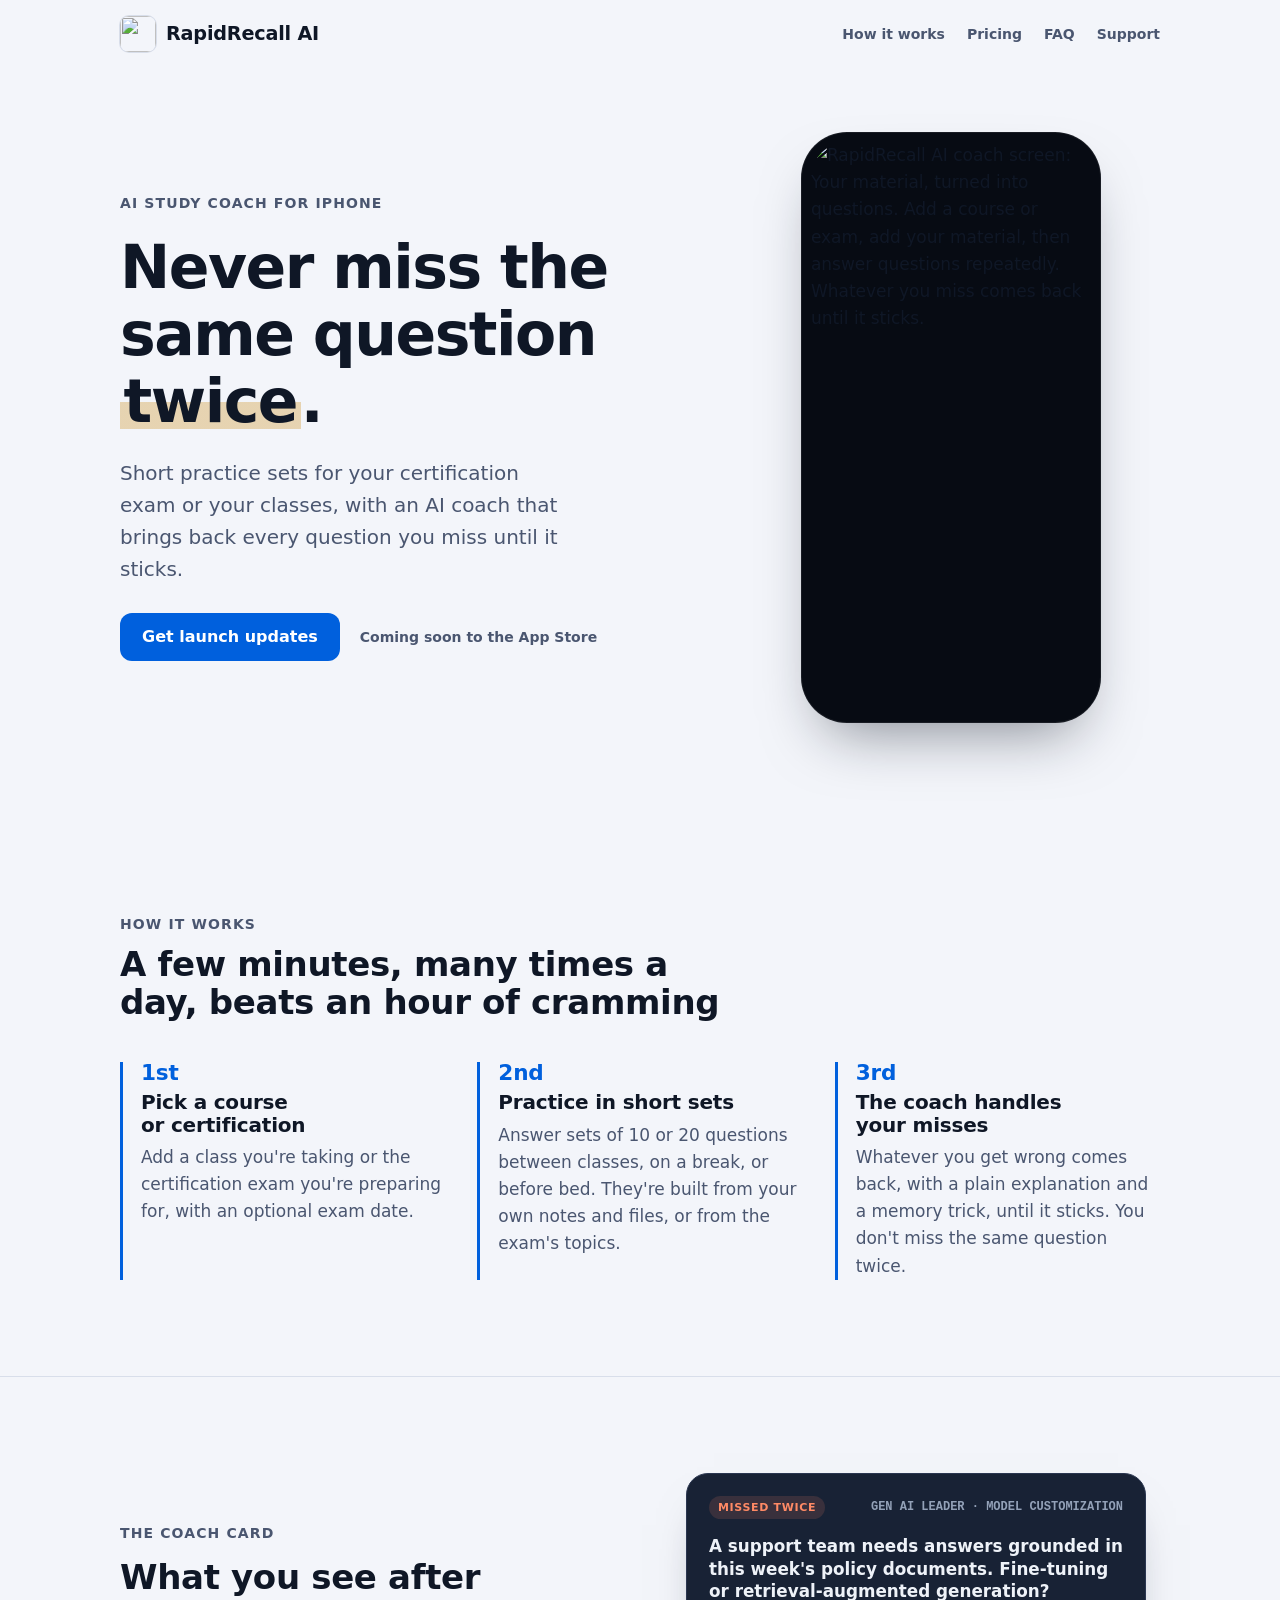
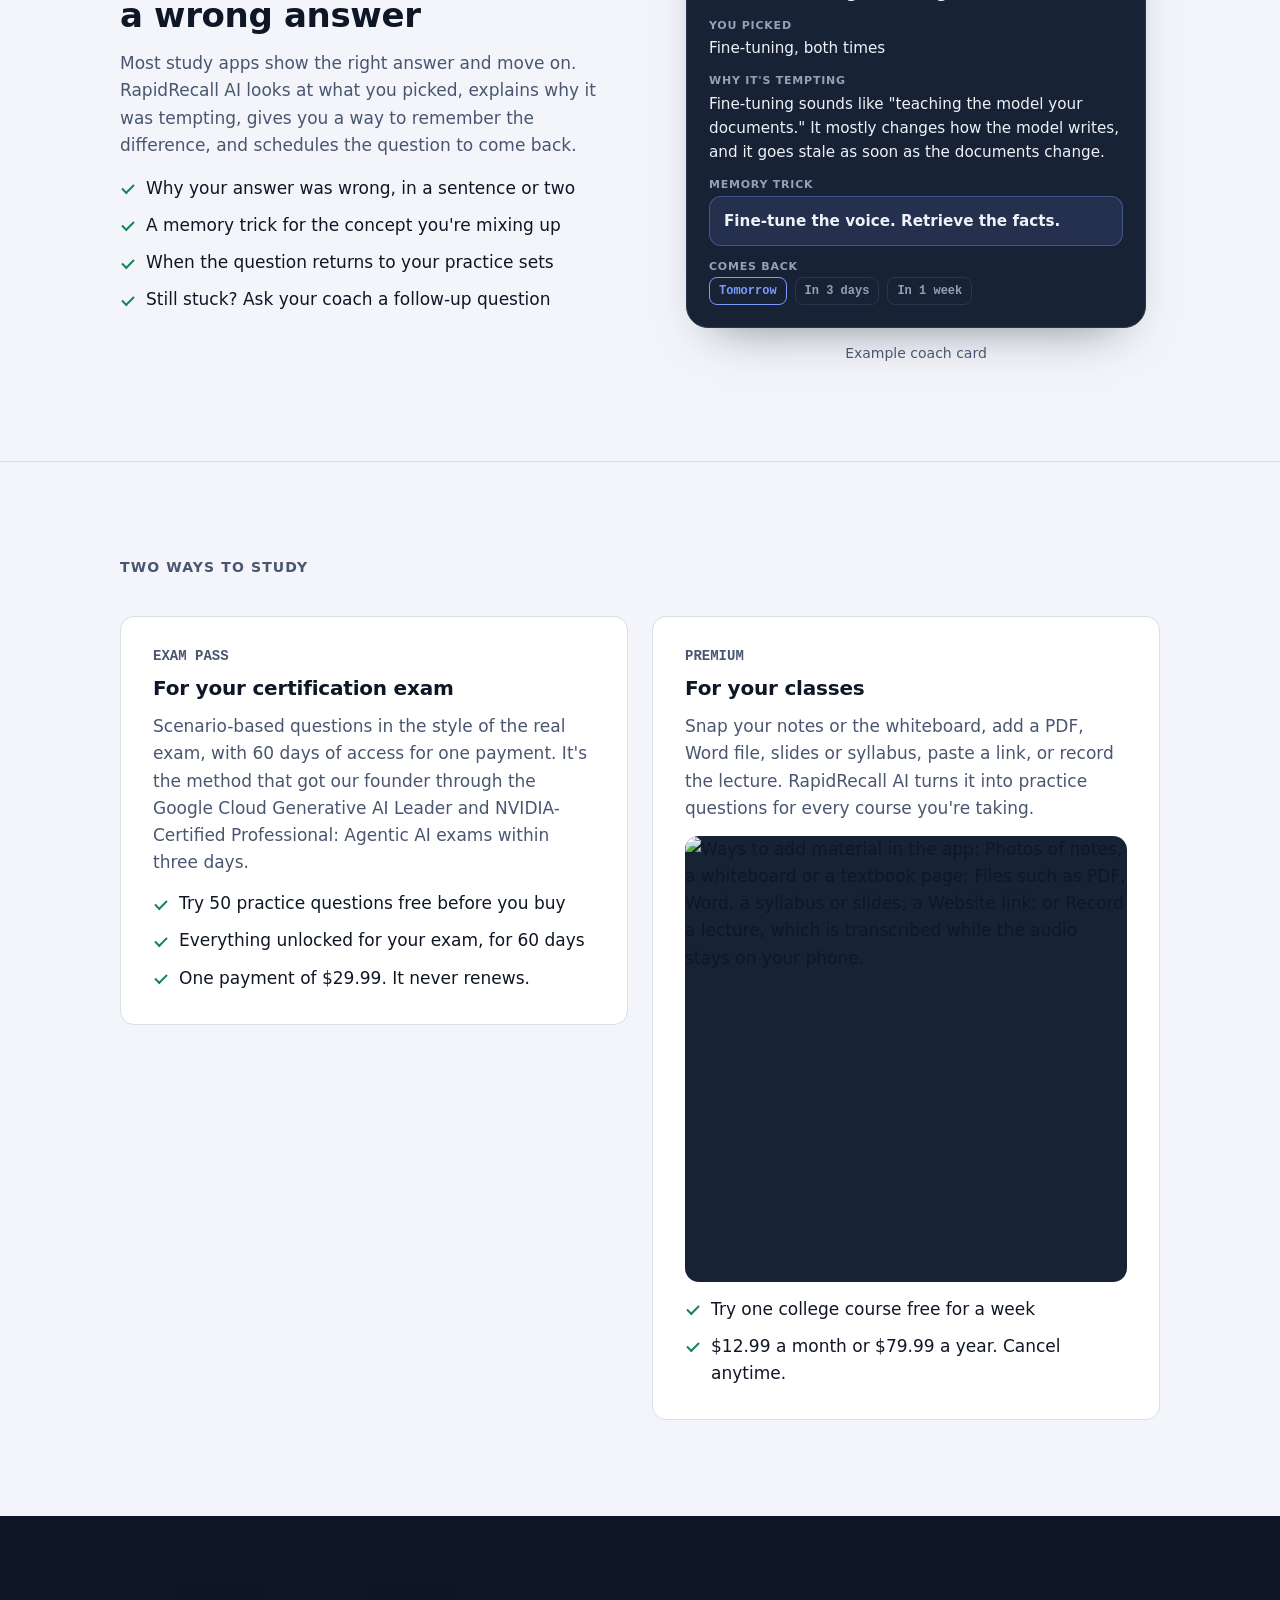
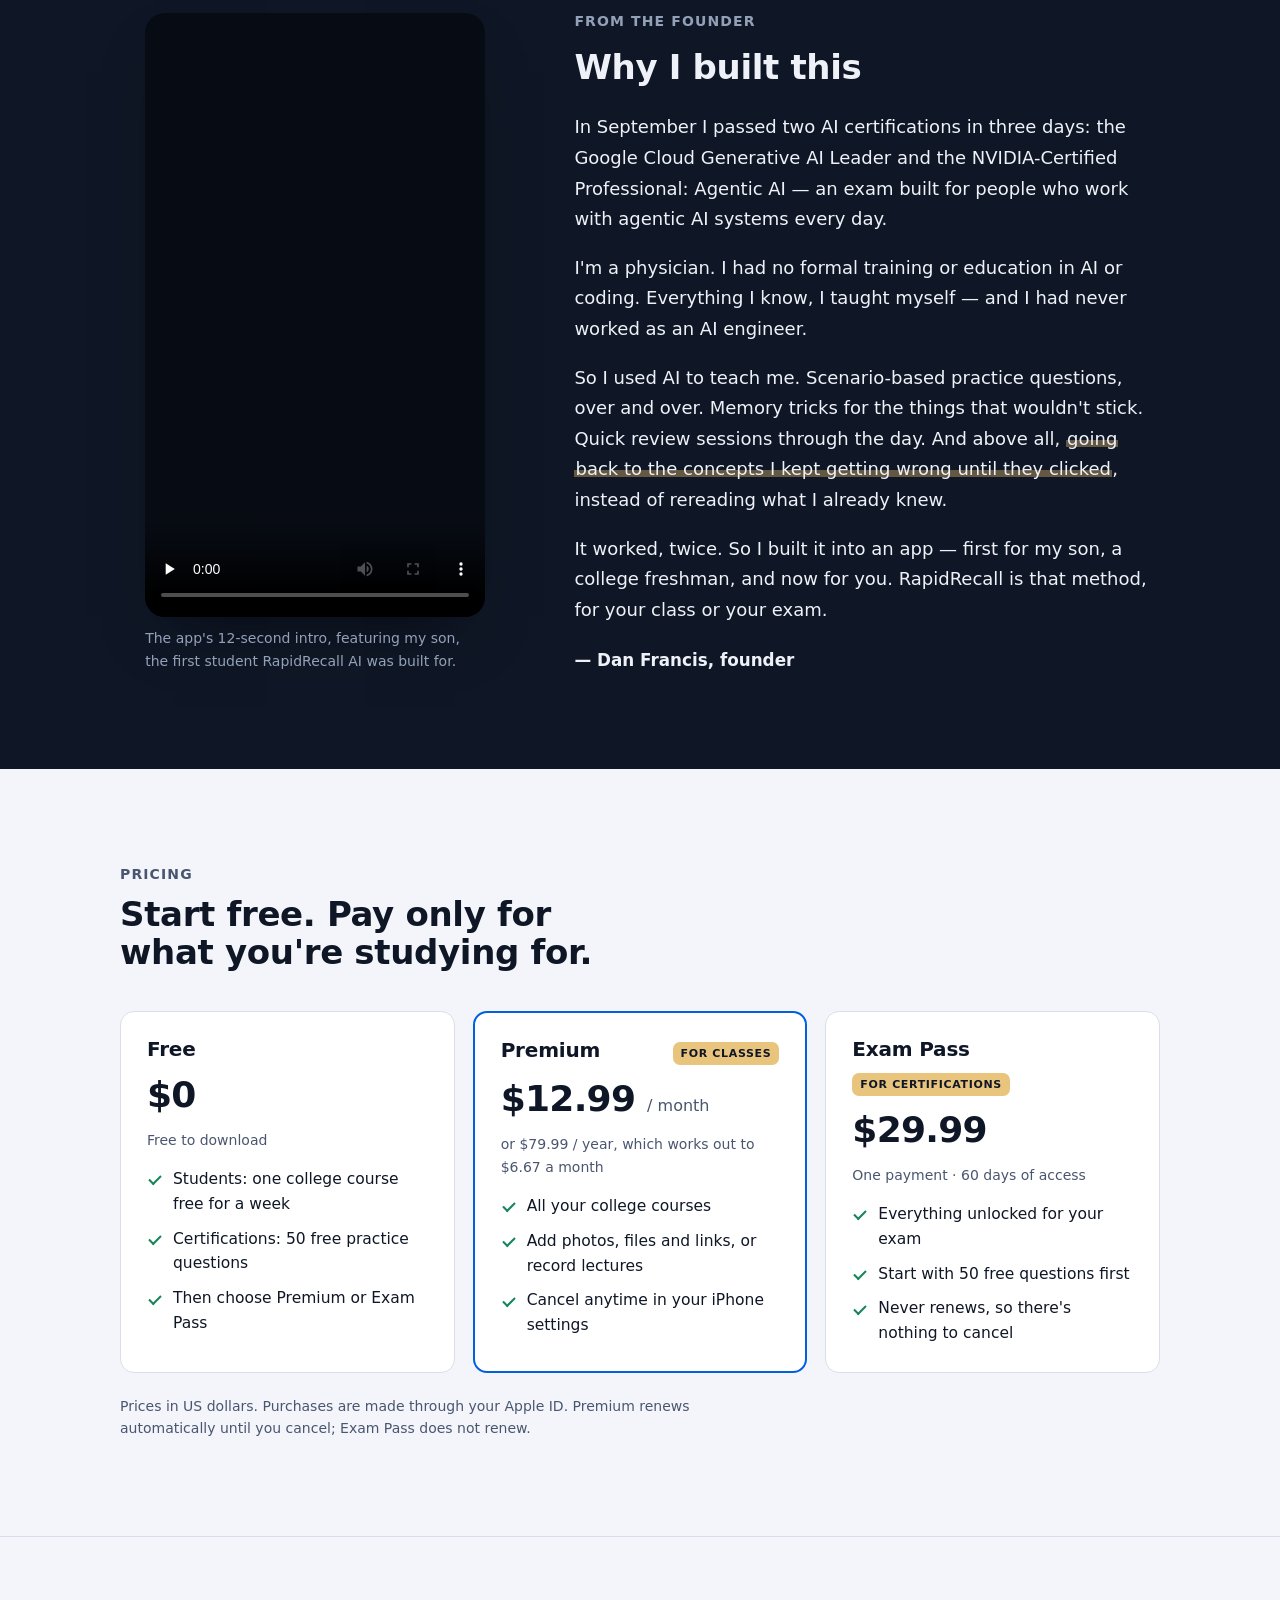
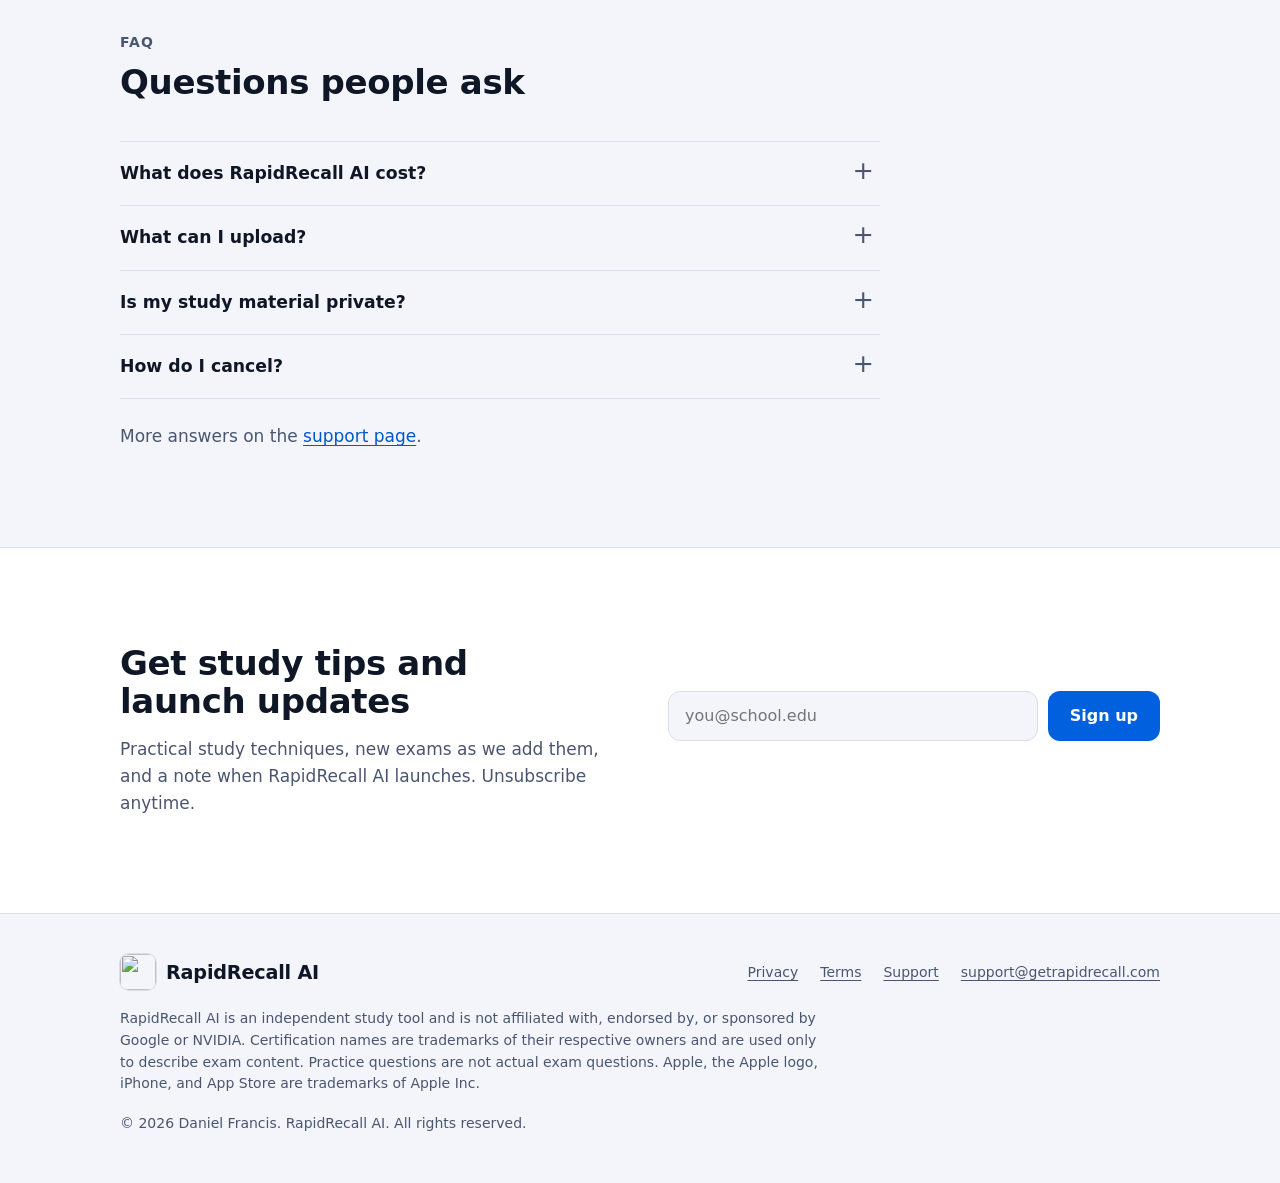
==== docs/index.html @ ba0e831b "RapidRecall AI website: home, privacy, terms, support Co-Authored-By: Claude Opus 5.5 <noreply@anthr" ====
<!doctype html>
<html lang="en">
<head>
<meta charset="utf-8">
<meta name="viewport" content="width=device-width, initial-scale=1, viewport-fit=cover">
<title>RapidRecall AI — AI study coach for certification exams and classes</title>
<meta name="description" content="Practice in short sets built from your own material. An AI coach brings back every question you miss until it sticks. For certification exams and college classes. Free to try on iPhone.">
<link rel="canonical" href="https://getrapidrecall.com/">
<meta name="theme-color" content="#f4f6f9" media="(prefers-color-scheme: light)">
<meta name="theme-color" content="#0b1320" media="(prefers-color-scheme: dark)">
<link rel="icon" type="image/png" sizes="48x48" href="/assets/favicon-48.png">
<link rel="apple-touch-icon" href="/assets/apple-touch-icon.png">
<meta property="og:image" content="https://getrapidrecall.com/assets/og.png">
<meta property="og:image:width" content="1200">
<meta property="og:image:height" content="630">
<meta property="og:type" content="website">
<meta property="og:site_name" content="RapidRecall AI">
<meta property="og:title" content="RapidRecall AI — AI study coach for certification exams and classes">
<meta property="og:description" content="Practice in short sets built from your own material. An AI coach brings back every question you miss until it sticks. For certification exams and college classes. Free to try on iPhone.">
<meta property="og:url" content="https://getrapidrecall.com/">
<meta name="twitter:card" content="summary_large_image">
<script type="application/ld+json">{"@context":"https://schema.org","@type":"MobileApplication","name":"RapidRecall AI","operatingSystem":"iOS","applicationCategory":"EducationalApplication","url":"https://getrapidrecall.com/","offers":[{"@type":"Offer","name":"Free","price":"0","priceCurrency":"USD"},{"@type":"Offer","name":"Premium (monthly)","price":"12.99","priceCurrency":"USD"},{"@type":"Offer","name":"Premium (yearly)","price":"79.99","priceCurrency":"USD"},{"@type":"Offer","name":"Exam Pass (60 days)","price":"29.99","priceCurrency":"USD"}]}</script>
<script defer data-domain="getrapidrecall.com" src="https://plausible.io/js/script.js"></script>
<style>:root{--paper:#f3f5fa;--surface:#ffffff;--ink:#0f1726;--ink-2:#4a5670;--line:#d8deea;--accent:#0060dd;--btn-bg:#0060dd;--btn-ink:#ffffff;--gold:#dab269;--hi:#e9c47c;--hi-mark:rgba(218,178,105,0.5);--link:#0058cc;--good:#17845a;--miss:#c8410b;--band:#0f1726;--band-ink:#eef2f8;--band-ink-2:#93a1b8;--tbd:#b4570a;--app-bg:#182235;--app-line:#2a3650;--app-ink:#eef2f8;--app-ink-2:#93a1b8;--app-accent:#7c9bff;--app-miss:#ff8a65;--app-miss-bg:rgba(255,138,101,0.14);--app-good:#4cc893;--display:ui-rounded,"SF Pro Rounded",system-ui,-apple-system,"Segoe UI",Roboto,"Helvetica Neue",Arial,sans-serif;--body:system-ui,-apple-system,"Segoe UI",Roboto,"Helvetica Neue",Arial,sans-serif;--mono:ui-monospace,"SF Mono",Menlo,Consolas,"Liberation Mono",monospace;--step--1:0.875rem;--step-0:1.0625rem;--step-1:1.25rem;--step-2:clamp(1.5rem,1.1rem + 1.6vw,2.125rem);--step-3:clamp(2.1rem,1.4rem + 3.4vw,3.75rem);--radius:14px;--gutter:20px;color-scheme:light}@media (prefers-color-scheme:dark){:root:not([data-theme="light"]){--paper:#0f1726;--surface:#182235;--ink:#eef2f8;--ink-2:#93a1b8;--line:#26324a;--accent:#7c9bff;--btn-bg:#7c9bff;--btn-ink:#0f1726;--link:#9db3ff;--hi:#dab269;--hi-mark:rgba(218,178,105,0.34);--good:#4cc893;--miss:#ff8a65;--band:#141e30;--band-ink:#eef2f8;--band-ink-2:#93a1b8;--tbd:#ffb05c;color-scheme:dark}}:root[data-theme="dark"]{--paper:#0f1726;--surface:#182235;--ink:#eef2f8;--ink-2:#93a1b8;--line:#26324a;--accent:#7c9bff;--btn-bg:#7c9bff;--btn-ink:#0f1726;--link:#9db3ff;--hi:#dab269;--hi-mark:rgba(218,178,105,0.34);--good:#4cc893;--miss:#ff8a65;--band:#141e30;--band-ink:#eef2f8;--band-ink-2:#93a1b8;--tbd:#ffb05c;color-scheme:dark}*,*::before,*::after{box-sizing:border-box}html{-webkit-text-size-adjust:100%;scroll-behavior:smooth}@media (prefers-reduced-motion:reduce){html{scroll-behavior:auto}*,*::before,*::after{animation:none !important;transition:none !important}}body{margin:0;background:var(--paper);color:var(--ink);font:400 var(--step-0)/1.6 var(--body);-webkit-font-smoothing:antialiased}img,svg{max-width:100%;display:block}a{color:var(--link);text-underline-offset:0.18em}a:focus-visible,button:focus-visible,input:focus-visible,summary:focus-visible{outline:3px solid var(--link);outline-offset:3px;border-radius:6px}h1,h2,h3{font-family:var(--display);line-height:1.12;text-wrap:balance;margin:0;letter-spacing:-0.01em}h1{font-size:var(--step-3);font-weight:800;letter-spacing:-0.025em}h2{font-size:var(--step-2);font-weight:750}h3{font-size:var(--step-1);font-weight:700}p{margin:0}.skip{position:absolute;left:-999px}.skip:focus{left:16px;top:16px;background:var(--surface);padding:8px 12px;z-index:20}.wrap{max-width:1080px;margin-inline:auto;padding-left:max(var(--gutter),env(safe-area-inset-left,0px));padding-right:max(var(--gutter),env(safe-area-inset-right,0px))}.band{padding-block:clamp(56px,8vw,96px)}.band + .band{border-top:1px solid var(--line)}.eyebrow{font:600 var(--step--1)/1.3 var(--body);text-transform:uppercase;letter-spacing:0.08em;color:var(--ink-2)}.lede{font-size:var(--step-1);color:var(--ink-2);max-width:36ch}.stack{display:grid;gap:16px}.measure{max-width:62ch}.muted{color:var(--ink-2)}.hl{background:linear-gradient(transparent 52%,var(--hi-mark) 52%,var(--hi-mark) 90%,transparent 90%);padding-inline:0.06em;-webkit-box-decoration-break:clone;box-decoration-break:clone;color:inherit}.tbd{outline:1.5px dashed var(--tbd);outline-offset:2px;border-radius:3px}.site-header .wrap{display:flex;align-items:center;justify-content:space-between;gap:16px;padding-block:16px}.brand{display:inline-flex;align-items:center;gap:10px;text-decoration:none;color:var(--ink);font:800 1.2rem/1 var(--display);letter-spacing:-0.01em}.brand img{width:36px;height:36px;flex:none;border-radius:9px;box-shadow:0 0 0 1px var(--line)}.nav{display:flex;gap:22px;align-items:center;font-size:var(--step--1)}.nav a{color:var(--ink-2);text-decoration:none;font-weight:550}.nav a:hover{color:var(--ink)}.nav .nav-wide{display:none}@media (min-width:760px){.nav .nav-wide{display:inline}}.hero{padding-block:clamp(24px,5vw,64px) clamp(56px,8vw,96px)}.hero .wrap{display:grid;gap:40px;align-items:center}@media (min-width:880px){.hero .wrap{grid-template-columns:1.15fr 0.85fr;gap:56px}}.hero-copy{display:grid;gap:22px;min-width:0}.cta-row{display:flex;flex-wrap:wrap;align-items:center;gap:14px 20px;padding-top:6px}.badge-link{display:inline-block;border-radius:9px}.badge-link img{height:48px;width:auto}.cta-note{font-size:var(--step--1);color:var(--ink-2)}.soon{font:600 var(--step--1)/1.3 var(--body);color:var(--ink-2)}.btn{display:inline-flex;align-items:center;justify-content:center;gap:8px;min-height:48px;padding:0 22px;border-radius:12px;border:0;background:var(--btn-bg);color:var(--btn-ink);font:650 1rem/1 var(--body);text-decoration:none;cursor:pointer}.btn:hover{opacity:0.9}.phone{width:min(300px,76vw);margin-inline:auto;max-width:100%;border-radius:46px;padding:10px;background:#070b13;box-shadow:0 30px 60px -24px rgba(15,23,38,0.5),0 0 0 1px rgba(255,255,255,0.07) inset}.phone img{width:100%;height:auto;border-radius:36px}.steps{list-style:none;margin:0;padding:0;display:grid;gap:28px}@media (min-width:820px){.steps{grid-template-columns:repeat(3,1fr);gap:32px}}.steps li{display:grid;gap:8px;align-content:start;min-width:0;padding-left:18px;border-left:3px solid var(--accent)}.step-n{font:800 1.35rem/1 var(--display);color:var(--accent);letter-spacing:-0.01em}.steps p{color:var(--ink-2)}.section-head{display:grid;gap:12px;margin-bottom:40px;max-width:40rem}.split{display:grid;gap:40px;align-items:center}@media (min-width:880px){.split{grid-template-columns:1fr 1fr;gap:64px}}.split>*{min-width:0}.cc-figure{margin:0}.coach-card{background:var(--app-bg);color:var(--app-ink);border:1px solid var(--app-line);border-radius:22px;padding:22px;box-shadow:0 24px 48px -28px rgba(15,23,38,0.55);display:grid;gap:16px;max-width:460px;width:100%;margin-inline:auto}.cc-top{display:flex;justify-content:space-between;align-items:center;gap:12px;flex-wrap:wrap}.pill{font:700 11px/1 var(--body);letter-spacing:0.06em;text-transform:uppercase;padding:6px 9px;border-radius:99px}.pill-miss{background:var(--app-miss-bg);color:var(--app-miss)}.cc-topic{font:600 12px/1.2 var(--mono);color:var(--app-ink-2)}.cc-q{font:700 1.05rem/1.35 var(--display)}.cc-list{display:grid;gap:14px;margin:0}.cc-row{display:grid;gap:4px;font-size:0.95rem}.cc-row dt{font:700 11px/1.2 var(--body);letter-spacing:0.07em;text-transform:uppercase;color:var(--app-ink-2)}.cc-row dd{margin:0}.cc-trick{background:rgba(124,155,255,0.12);border:1px solid rgba(124,155,255,0.35);border-radius:12px;padding:12px 14px;font-family:var(--display);font-weight:700}.cc-next{display:flex;gap:8px;flex-wrap:wrap}.cc-next span{font:600 12px/1 var(--mono);border:1px solid var(--app-line);border-radius:8px;padding:7px 9px;color:var(--app-ink-2)}.cc-next span.on{border-color:var(--app-accent);color:var(--app-accent)}.fig-note{font-size:var(--step--1);color:var(--ink-2);text-align:center;margin-top:14px}.ticks{list-style:none;padding:0;margin:0;display:grid;gap:10px}.ticks li{padding-left:26px;position:relative}.ticks li::before{content:"";position:absolute;left:2px;top:0.55em;width:12px;height:7px;border-left:2.5px solid var(--good);border-bottom:2.5px solid var(--good);transform:rotate(-45deg)}.duo{display:grid;gap:20px;align-items:start}@media (min-width:820px){.duo{grid-template-columns:1fr 1fr;gap:24px}}.duo article{background:var(--surface);border:1px solid var(--line);border-radius:var(--radius);padding:clamp(22px,3vw,32px);display:grid;gap:14px;align-content:start;min-width:0}.sources-shot{width:100%;height:auto;border-radius:14px;background:var(--app-bg)}.duo .plan-tag{font:700 var(--step--1)/1 var(--mono);color:var(--ink-2)}.founder{background:var(--band);color:var(--band-ink)}.band + .founder,.founder + .band{border-top:0}.founder .eyebrow{color:var(--band-ink-2)}.founder-grid{display:grid;gap:36px;align-items:center}@media (min-width:880px){.founder-grid{grid-template-columns:0.8fr 1.2fr;gap:64px}}.founder-grid>*{min-width:0}.founder-photo{margin:0 auto;display:grid;gap:10px;width:100%;max-width:340px}.founder-photo video{display:block;width:100%;height:auto;aspect-ratio:9 / 16;max-width:100%;background:#070b13;border-radius:20px;box-shadow:0 30px 60px -30px rgba(0,0,0,0.6)}.founder-photo figcaption{font-size:var(--step--1);color:var(--band-ink-2)}.founder-body{display:grid;gap:18px;max-width:62ch;font-size:1.125rem;line-height:1.7}.founder-body p{color:var(--band-ink)}.founder h2{margin-bottom:8px}.signoff{font:700 1.05rem/1.4 var(--display);color:var(--band-ink);padding-top:6px}.founder .hl{background:linear-gradient(transparent 55%,rgba(218,178,105,0.42) 55%,rgba(218,178,105,0.42) 92%,transparent 92%)}.prices{display:grid;gap:18px}@media (min-width:900px){.prices{grid-template-columns:repeat(3,1fr);align-items:stretch}}.price{background:var(--surface);border:1px solid var(--line);border-radius:var(--radius);padding:26px;display:grid;gap:16px;align-content:start;min-width:0}.price.featured{border:2px solid var(--accent)}.price h3{display:flex;justify-content:space-between;align-items:baseline;gap:12px;flex-wrap:wrap}.price .tag{font:700 11px/1 var(--body);letter-spacing:0.06em;text-transform:uppercase;background:var(--hi);color:#0f1726;padding:6px 8px;border-radius:7px}.amount{font:800 2.25rem/1 var(--display);letter-spacing:-0.02em;font-variant-numeric:tabular-nums}.amount small{font:500 1rem/1 var(--body);color:var(--ink-2);letter-spacing:0}.alt-price{font-size:var(--step--1);color:var(--ink-2);font-variant-numeric:tabular-nums}.price .ticks{font-size:0.97rem}.price-foot{font-size:var(--step--1);color:var(--ink-2);margin-top:22px;max-width:70ch}.faq{display:grid;gap:0;border-top:1px solid var(--line);max-width:760px}.faq details{border-bottom:1px solid var(--line)}.faq summary{list-style:none;cursor:pointer;padding:20px 40px 20px 0;position:relative;font:700 1.08rem/1.35 var(--display)}.faq summary::-webkit-details-marker{display:none}.faq summary::after{content:"+";position:absolute;right:6px;top:16px;font:500 1.6rem/1 var(--body);color:var(--ink-2)}.faq details[open] summary::after{content:"\2212"}.faq .answer{padding:0 0 22px;display:grid;gap:12px;color:var(--ink-2);max-width:64ch}.faq .answer ol,.faq .answer ul{margin:0;padding-left:1.25em;display:grid;gap:4px}.signup{background:var(--surface)}.signup .wrap{display:grid;gap:22px}@media (min-width:880px){.signup .wrap{grid-template-columns:1fr 1fr;align-items:center;gap:56px}}.signup-form{display:grid;gap:10px;min-width:0}.field-row{display:flex;gap:10px;flex-wrap:wrap}.field-row input{flex:1 1 220px;min-width:0;min-height:50px;border-radius:12px;border:1.5px solid var(--line);background:var(--paper);color:var(--ink);padding:0 16px;font:400 1rem/1 var(--body)}.field-row input:focus{border-color:var(--accent);outline:none}.field-row .btn{flex:0 0 auto}.form-msg{font-size:var(--step--1);color:var(--ink-2);min-height:1.4em}.form-msg.ok{color:var(--good);font-weight:600}.sr-only{position:absolute;width:1px;height:1px;overflow:hidden;clip:rect(0 0 0 0);white-space:nowrap}.site-footer{border-top:1px solid var(--line);padding-block:40px 48px;font-size:var(--step--1);color:var(--ink-2)}.site-footer .wrap{display:grid;gap:18px}.foot-top{display:flex;flex-wrap:wrap;justify-content:space-between;gap:16px;align-items:center}.foot-links{display:flex;flex-wrap:wrap;gap:8px 22px}.foot-links a{color:var(--ink-2)}.fine{max-width:80ch;line-height:1.55}.doc{padding-block:clamp(32px,6vw,72px) clamp(56px,8vw,96px)}.doc .wrap{max-width:780px}.doc-head{display:grid;gap:12px;margin-bottom:36px;padding-bottom:28px;border-bottom:1px solid var(--line)}.doc-body{display:grid;gap:16px}.doc-body h2{font-size:1.35rem;margin-top:22px}.doc-body h3{font-size:1.08rem;margin-top:6px}.doc-body ul,.doc-body ol{margin:0;padding-left:1.3em;display:grid;gap:6px}.doc-body p,.doc-body li{color:var(--ink)}.callout{background:var(--surface);border:1px solid var(--line);border-radius:var(--radius);padding:20px 22px;display:grid;gap:8px}.email-line{display:flex;flex-wrap:wrap;align-items:center;gap:10px}.email-line code{font:600 1.05rem/1.3 var(--mono);user-select:all;color:var(--ink);background:var(--paper);padding:8px 12px;border-radius:9px;border:1px solid var(--line);word-break:break-all}.copy-btn{min-height:40px;padding:0 14px;border-radius:9px;border:1px solid var(--line);background:var(--surface);color:var(--ink);font:600 0.9rem/1 var(--body);cursor:pointer}.steps-inline{counter-reset:none}.doc-title{font-size:var(--step-2)}.faq-more{margin-top:24px}.toc{display:flex;flex-wrap:wrap;gap:8px 18px;font-size:var(--step--1)}</style>
</head>
<body>
<a class="skip" href="#main">Skip to content</a>
<header class="site-header">
  <div class="wrap">
    <a class="brand" href="/" aria-label="RapidRecall AI home"><img src="/assets/logo-96.png" width="36" height="36" alt=""><span>RapidRecall AI</span></a>
    <nav class="nav" aria-label="Main">
      <a class="nav-wide" href="/#how">How it works</a>
      <a href="/#pricing">Pricing</a>
      <a class="nav-wide" href="/#faq">FAQ</a>
      <a href="/support">Support</a>
    </nav>
  </div>
</header>
<main id="main">
<section class="hero" aria-labelledby="hero-title">
  <div class="wrap">
    <div class="hero-copy">
      <p class="eyebrow">AI study coach for iPhone</p>
      <h1 id="hero-title">Never miss the same question <span class="hl">twice</span>.</h1>
      <p class="lede">Short practice sets for your certification exam or your classes, with an AI coach that brings back every question you miss until it sticks.</p>
      <div class="cta-row">
        <a class="btn" href="#updates">Get launch updates</a>
        <span class="soon">Coming soon to the App Store</span>
      </div>
    </div>
    <div class="phone">
      <img src="/assets/screen-coach.webp" width="600" height="1224" fetchpriority="high"
           alt="RapidRecall AI coach screen: Your material, turned into questions. Add a course or exam, add your material, then answer questions repeatedly. Whatever you miss comes back until it sticks.">
    </div>
  </div>
</section>

<section class="band" id="how" aria-labelledby="how-title">
  <div class="wrap">
    <div class="section-head">
      <p class="eyebrow">How it works</p>
      <h2 id="how-title">A few minutes, many times a day, beats an hour of cramming</h2>
    </div>
    <ol class="steps">
      <li>
        <span class="step-n">1st</span>
        <h3>Pick a course or certification</h3>
        <p>Add a class you're taking or the certification exam you're preparing for, with an optional exam date.</p>
      </li>
      <li>
        <span class="step-n">2nd</span>
        <h3>Practice in short sets</h3>
        <p>Answer sets of 10 or 20 questions between classes, on a break, or before bed. They're built from your own notes and files, or from the exam's topics.</p>
      </li>
      <li>
        <span class="step-n">3rd</span>
        <h3>The coach handles your misses</h3>
        <p>Whatever you get wrong comes back, with a plain explanation and a memory trick, until it sticks. You don't miss the same question twice.</p>
      </li>
    </ol>
  </div>
</section>

<section class="band" id="coach" aria-labelledby="coach-title">
  <div class="wrap split">
    <div class="stack">
      <p class="eyebrow">The coach card</p>
      <h2 id="coach-title">What you see after a wrong answer</h2>
      <p class="muted measure">Most study apps show the right answer and move on. RapidRecall AI looks at what you picked, explains why it was tempting, gives you a way to remember the difference, and schedules the question to come back.</p>
      <ul class="ticks">
        <li>Why your answer was wrong, in a sentence or two</li>
        <li>A memory trick for the concept you're mixing up</li>
        <li>When the question returns to your practice sets</li>
        <li>Still stuck? Ask your coach a follow-up question</li>
      </ul>
    </div>
    <figure class="cc-figure">
      <!-- Example coach card. Replace with an app screenshot of a coach card when available. -->
      <article class="coach-card" aria-label="Example coach card">
        <div class="cc-top">
          <span class="pill pill-miss">Missed twice</span>
          <span class="cc-topic">GEN AI LEADER · MODEL CUSTOMIZATION</span>
        </div>
        <p class="cc-q">A support team needs answers grounded in this week's policy documents. Fine-tuning or retrieval-augmented generation?</p>
        <dl class="cc-list">
          <div class="cc-row"><dt>You picked</dt><dd>Fine-tuning, both times</dd></div>
          <div class="cc-row"><dt>Why it's tempting</dt><dd>Fine-tuning sounds like "teaching the model your documents." It mostly changes how the model writes, and it goes stale as soon as the documents change.</dd></div>
          <div class="cc-row"><dt>Memory trick</dt><dd class="cc-trick">Fine-tune the voice. Retrieve the facts.</dd></div>
          <div class="cc-row"><dt>Comes back</dt>
            <dd class="cc-next"><span class="on">Tomorrow</span><span>In 3 days</span><span>In 1 week</span></dd>
          </div>
        </dl>
      </article>
      <figcaption class="fig-note">Example coach card</figcaption>
    </figure>
  </div>
</section>

<section class="band" id="plans" aria-labelledby="plans-title">
  <div class="wrap">
    <div class="section-head">
      <p class="eyebrow">Two ways to study</p>
      <h2 id="plans-title" class="sr-only">Exam Pass and Premium</h2>
    </div>
    <div class="duo">
      <article aria-labelledby="exam-title">
        <p class="plan-tag">EXAM PASS</p>
        <h3 id="exam-title">For your certification exam</h3>
        <p class="muted">Scenario-based questions in the style of the real exam, with 60 days of access for one payment. It's the method that got our founder through the Google Cloud Generative AI Leader and NVIDIA-Certified Professional: Agentic AI exams within three days.</p>
        <ul class="ticks">
          <li>Try 50 practice questions free before you buy</li>
          <li>Everything unlocked for your exam, for 60 days</li>
          <li>One payment of $29.99. It never renews.</li>
        </ul>
      </article>
      <article aria-labelledby="class-title">
        <p class="plan-tag">PREMIUM</p>
        <h3 id="class-title">For your classes</h3>
        <p class="muted">Snap your notes or the whiteboard, add a PDF, Word file, slides or syllabus, paste a link, or record the lecture. RapidRecall AI turns it into practice questions for every course you're taking.</p>
        <img class="sources-shot" src="/assets/sources.webp" width="720" height="726"
             alt="Ways to add material in the app: Photos of notes, a whiteboard or a textbook page; Files such as PDF, Word, a syllabus or slides; a Website link; or Record a lecture, which is transcribed while the audio stays on your phone.">
        <ul class="ticks">
          <li>Try one college course free for a week</li>
          <li>$12.99 a month or $79.99 a year. Cancel anytime.</li>
        </ul>
      </article>
    </div>
  </div>
</section>

<section class="band founder" id="founder" aria-labelledby="founder-title">
  <div class="wrap">
    <div class="founder-grid">
    <figure class="founder-photo">
      <video controls playsinline preload="none" width="720" height="1280" poster="/assets/intro-poster.webp"
             aria-label="12-second RapidRecall AI intro video featuring Dan's son, a college freshman, studying with the app">
        <source src="/assets/intro.mp4" type="video/mp4">
      </video>
      <figcaption>The app's 12-second intro, featuring my son, the first student RapidRecall AI was built for.</figcaption>
    </figure>
    <div class="founder-body">
      <p class="eyebrow">From the founder</p>
      <h2 id="founder-title">Why I built this</h2>
      <p>In September I passed two AI certifications in three days: the Google Cloud Generative AI Leader and the NVIDIA-Certified Professional: Agentic AI — an exam built for people who work with agentic AI systems every day.</p>
      <p>I'm a physician. I had no formal training or education in AI or coding. Everything I know, I taught myself — and I had never worked as an AI engineer.</p>
      <p>So I used AI to teach me. Scenario-based practice questions, over and over. Memory tricks for the things that wouldn't stick. Quick review sessions through the day. And above all, <span class="hl">going back to the concepts I kept getting wrong until they clicked</span>, instead of rereading what I already knew.</p>
      <p>It worked, twice. So I built it into an app — first for my son, a college freshman, and now for you. RapidRecall is that method, for your class or your exam.</p>
      <p class="signoff">— Dan Francis, founder</p>
    </div>
    </div>
  </div>
</section>

<section class="band" id="pricing" aria-labelledby="pricing-title">
  <div class="wrap">
    <div class="section-head">
      <p class="eyebrow">Pricing</p>
      <h2 id="pricing-title">Start free. Pay only for what you're studying for.</h2>
    </div>
    <div class="prices">
      <article class="price" aria-labelledby="p-free">
        <h3 id="p-free">Free</h3>
        <p class="amount">$0</p>
        <p class="alt-price">Free to download</p>
        <ul class="ticks">
          <li>Students: one college course free for a week</li>
          <li>Certifications: 50 free practice questions</li>
          <li>Then choose Premium or Exam Pass</li>
        </ul>
      </article>
      <article class="price featured" aria-labelledby="p-prem">
        <h3 id="p-prem">Premium <span class="tag">For classes</span></h3>
        <p class="amount">$12.99 <small>/ month</small></p>
        <p class="alt-price">or $79.99 / year, which works out to $6.67 a month</p>
        <ul class="ticks">
          <li>All your college courses</li>
          <li>Add photos, files and links, or record lectures</li>
          <li>Cancel anytime in your iPhone settings</li>
        </ul>
      </article>
      <article class="price" aria-labelledby="p-exam">
        <h3 id="p-exam">Exam Pass <span class="tag">For certifications</span></h3>
        <p class="amount">$29.99</p>
        <p class="alt-price">One payment · 60 days of access</p>
        <ul class="ticks">
          <li>Everything unlocked for your exam</li>
          <li>Start with 50 free questions first</li>
          <li>Never renews, so there's nothing to cancel</li>
        </ul>
      </article>
    </div>
    <p class="price-foot">Prices in US dollars. Purchases are made through your Apple ID. Premium renews automatically until you cancel; Exam Pass does not renew.</p>
  </div>
</section>

<section class="band" id="faq" aria-labelledby="faq-title">
  <div class="wrap">
    <div class="section-head">
      <p class="eyebrow">FAQ</p>
      <h2 id="faq-title">Questions people ask</h2>
    </div>
    <div class="faq">
      <details>
        <summary>What does RapidRecall AI cost?</summary>
        <div class="answer">
          <p>It's free to download. Students can try one college course free for a week, and certification learners get 50 free practice questions. Premium, for your classes, is $12.99 a month or $79.99 a year. Exam Pass, for a certification exam, is a single $29.99 payment for 60 days of access and never renews.</p>
        </div>
      </details>
      <details>
        <summary>What can I upload?</summary>
        <div class="answer">
          <p>Photos of your notes, a whiteboard or a textbook page. Files such as PDFs, Word documents, slides or a syllabus, from your iPhone, iCloud Drive or OneDrive. A link to one public web page. Or record a lecture right in the app and tap Transcribe.</p>
          <p>You can edit the extracted text before it's saved, and duplicates are skipped. Only add material you have the right to use, and check your school's rules before recording a lecture.</p>
        </div>
      </details>
      <details>
        <summary>Is my study material private?</summary>
        <div class="answer">
          <p>The app asks for your permission before anything is sent. Your study material goes to Anthropic (Claude) to write your questions and coaching. Lecture audio stays on your iPhone; when you tap Transcribe, it's sent to OpenAI's speech-to-text service and the text comes back. Neither company uses this content to train its models.</p>
          <p>Photos and recordings aren't stored on our servers. There are no ads, no advertising trackers, and no analytics in the app. The <a href="/privacy">privacy policy</a> has the full details.</p>
        </div>
      </details>
      <details>
        <summary>How do I cancel?</summary>
        <div class="answer">
          <p>Premium is billed by Apple, so you cancel it on your iPhone:</p>
          <ol>
            <li>Open <strong>Settings</strong> and tap your name.</li>
            <li>Tap <strong>Subscriptions</strong>, then <strong>RapidRecall AI</strong>.</li>
            <li>Tap <strong>Cancel Subscription</strong>.</li>
          </ol>
          <p>You keep Premium until the end of the period you've paid for. Exam Pass is a one-time purchase, so there's nothing to cancel.</p>
        </div>
      </details>
    </div>
    <p class="muted faq-more">More answers on the <a href="/support">support page</a>.</p>
  </div>
</section>

<section class="band signup" id="updates" aria-labelledby="signup-title">
  <div class="wrap">
    <div class="stack">
      <h2 id="signup-title">Get study tips and launch updates</h2>
      <p class="muted">Practical study techniques, new exams as we add them, and a note when RapidRecall AI launches. Unsubscribe anytime.</p>
    </div>
    <form class="signup-form" id="signup" action="https://buttondown.com/api/emails/embed-subscribe/rapidrecall" method="post">
      <label class="sr-only" for="signup-email">Email address</label>
      <div class="field-row">
        <input type="email" id="signup-email" name="email" required autocomplete="email" inputmode="email" placeholder="you@school.edu">
        <button class="btn" type="submit">Sign up</button>
      </div>
      <input type="hidden" name="tag" value="website">
      <p class="form-msg" id="signup-msg" role="status" aria-live="polite"></p>
    </form>
  </div>
</section>

</main>
<footer class="site-footer">
  <div class="wrap">
    <div class="foot-top">
      <a class="brand" href="/" aria-label="RapidRecall AI home"><img src="/assets/logo-96.png" width="36" height="36" alt=""><span>RapidRecall AI</span></a>
      <nav class="foot-links" aria-label="Footer">
        <a href="/privacy">Privacy</a><a href="/terms">Terms</a><a href="/support">Support</a><a href="mailto:support@getrapidrecall.com">support@getrapidrecall.com</a>
      </nav>
    </div>
    <p class="fine">RapidRecall AI is an independent study tool and is not affiliated with, endorsed by, or sponsored by Google or NVIDIA. Certification names are trademarks of their respective owners and are used only to describe exam content. Practice questions are not actual exam questions. Apple, the Apple logo, iPhone, and App Store are trademarks of Apple Inc.</p>
    <p class="fine">© 2026 Daniel Francis. RapidRecall AI. All rights reserved.</p>
  </div>
</footer>
<script>
(function () {
  var f = document.getElementById("signup");
  if (f) f.addEventListener("submit", function (e) {
    e.preventDefault();
    var m = document.getElementById("signup-msg");
    if (!f.checkValidity()) { m.textContent = "Enter a valid email address."; return; }
    if (!/(^|\.)getrapidrecall\.com$/.test(location.hostname)) {
      m.className = "form-msg"; m.textContent = "Preview only. Signups go live on getrapidrecall.com."; return;
    }
    m.className = "form-msg"; m.textContent = "Signing you up…";
    fetch(f.action, { method: "POST", body: new FormData(f), mode: "no-cors" })
      .then(function () { m.className = "form-msg ok"; m.textContent = "Thanks! Check your inbox to confirm."; f.reset(); })
      .catch(function () { f.submit(); });
  });
  document.querySelectorAll("[data-copy]").forEach(function (b) {
    b.addEventListener("click", function () {
      var t = b.getAttribute("data-copy");
      var done = function () { b.textContent = "Copied"; setTimeout(function () { b.textContent = "Copy"; }, 1800); };
      try {
        navigator.clipboard.writeText(t).then(done, function () { sel(); });
      } catch (err) { sel(); }
      function sel() { var c = document.getElementById("support-email"); var r = document.createRange(); r.selectNodeContents(c); var s = getSelection(); s.removeAllRanges(); s.addRange(r); }
    });
  });
})();
</script>
</body>
</html>
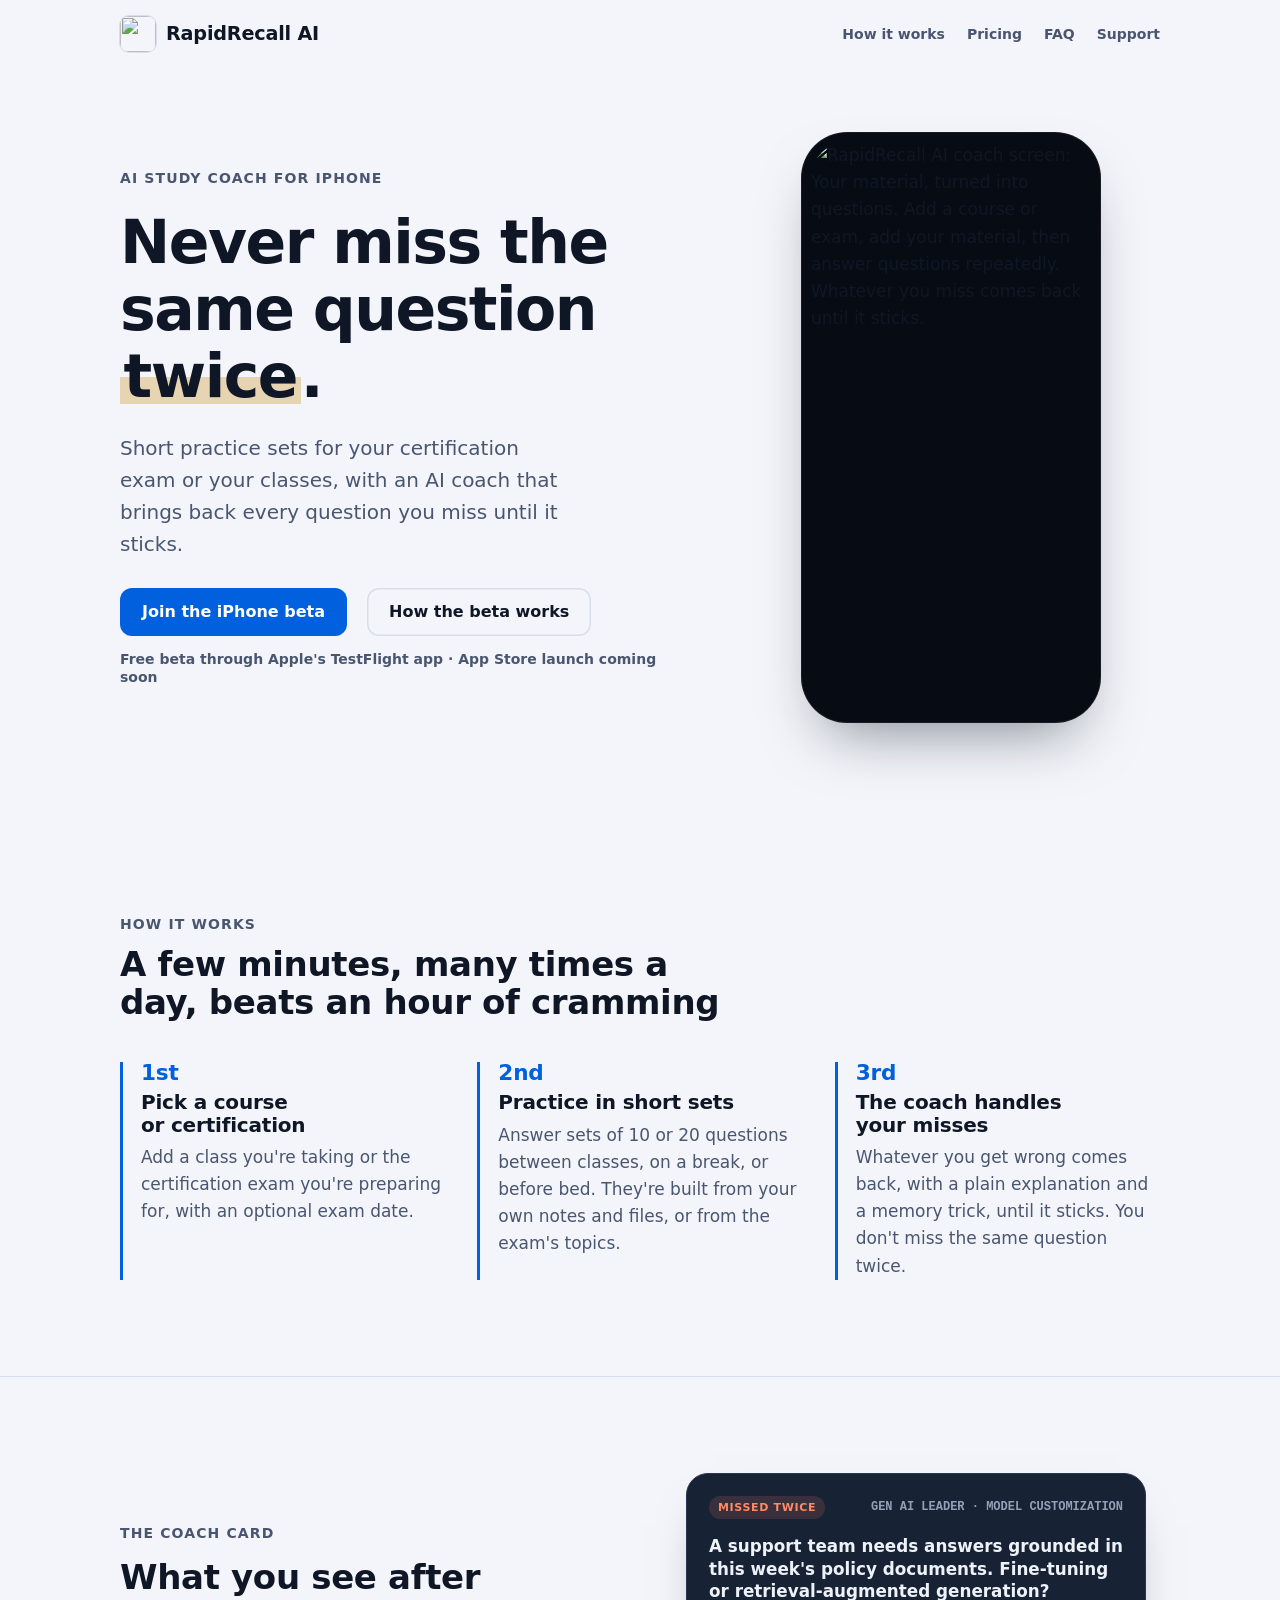
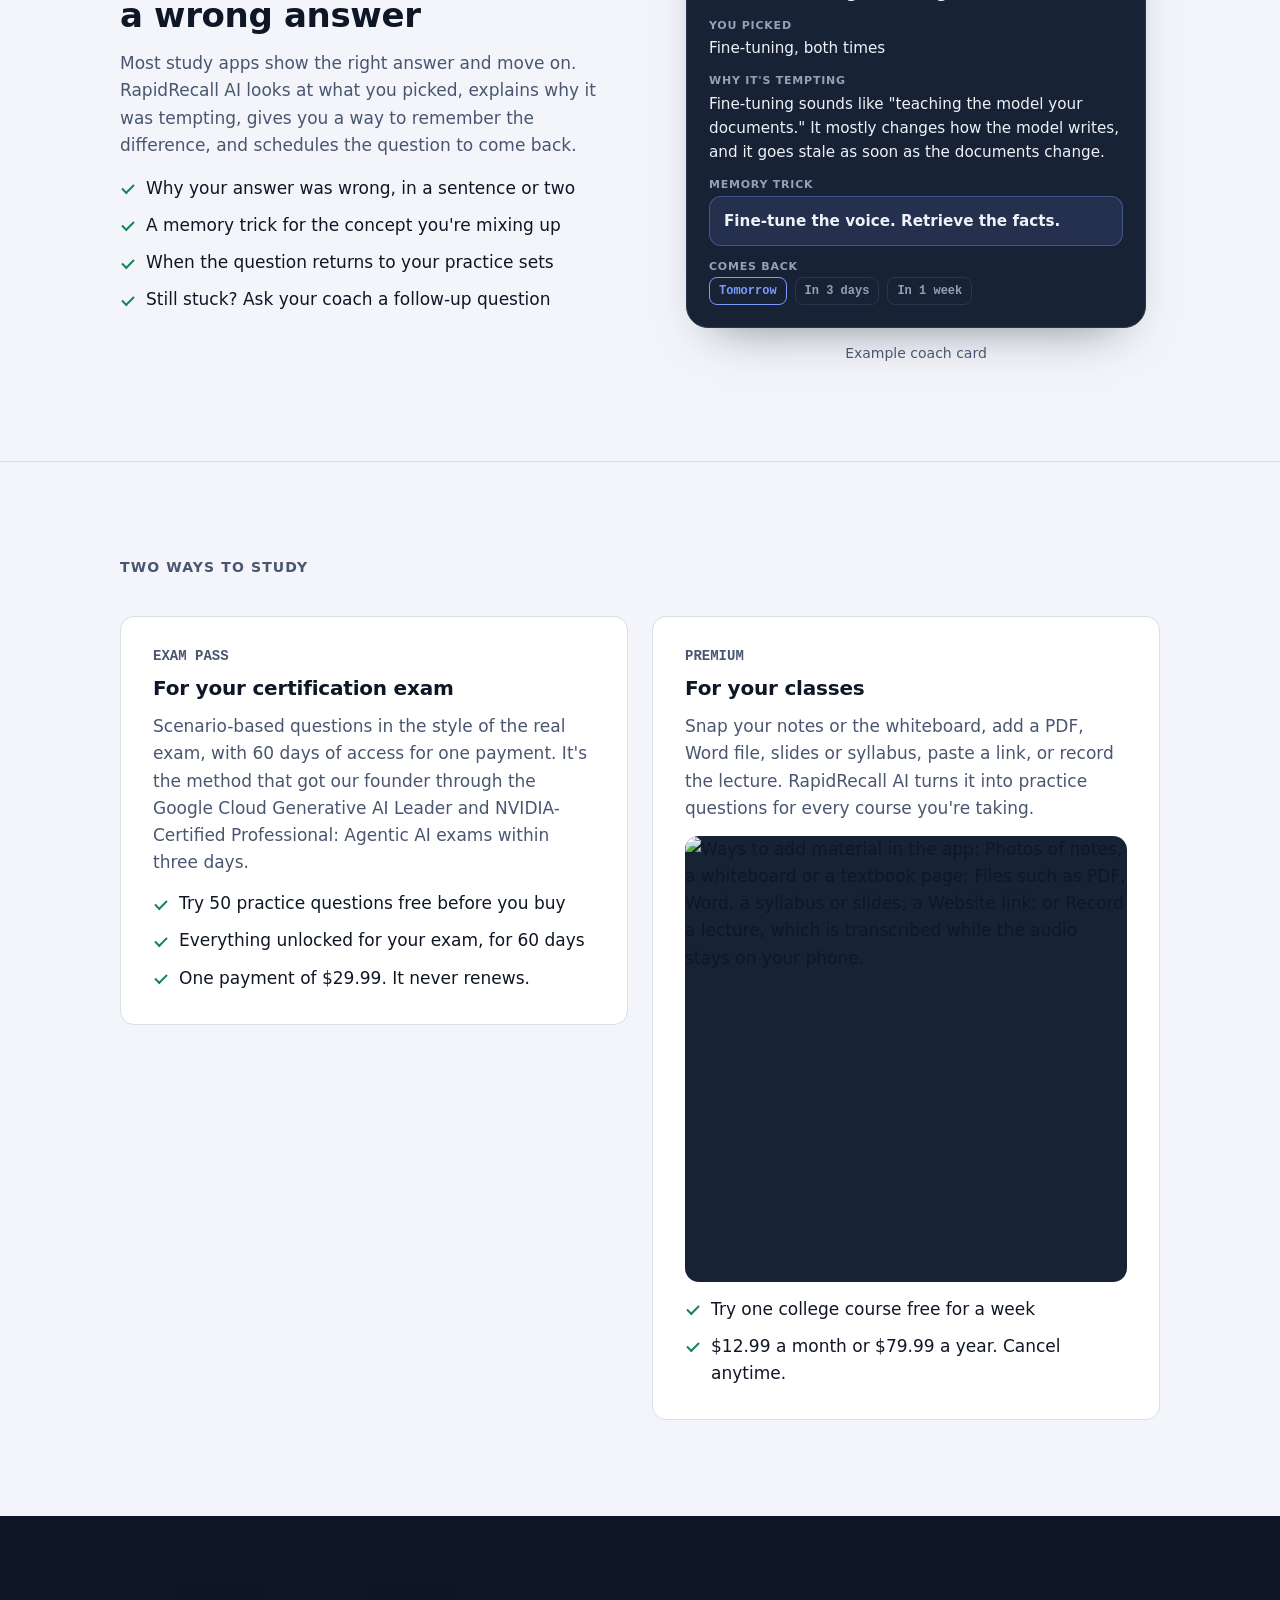
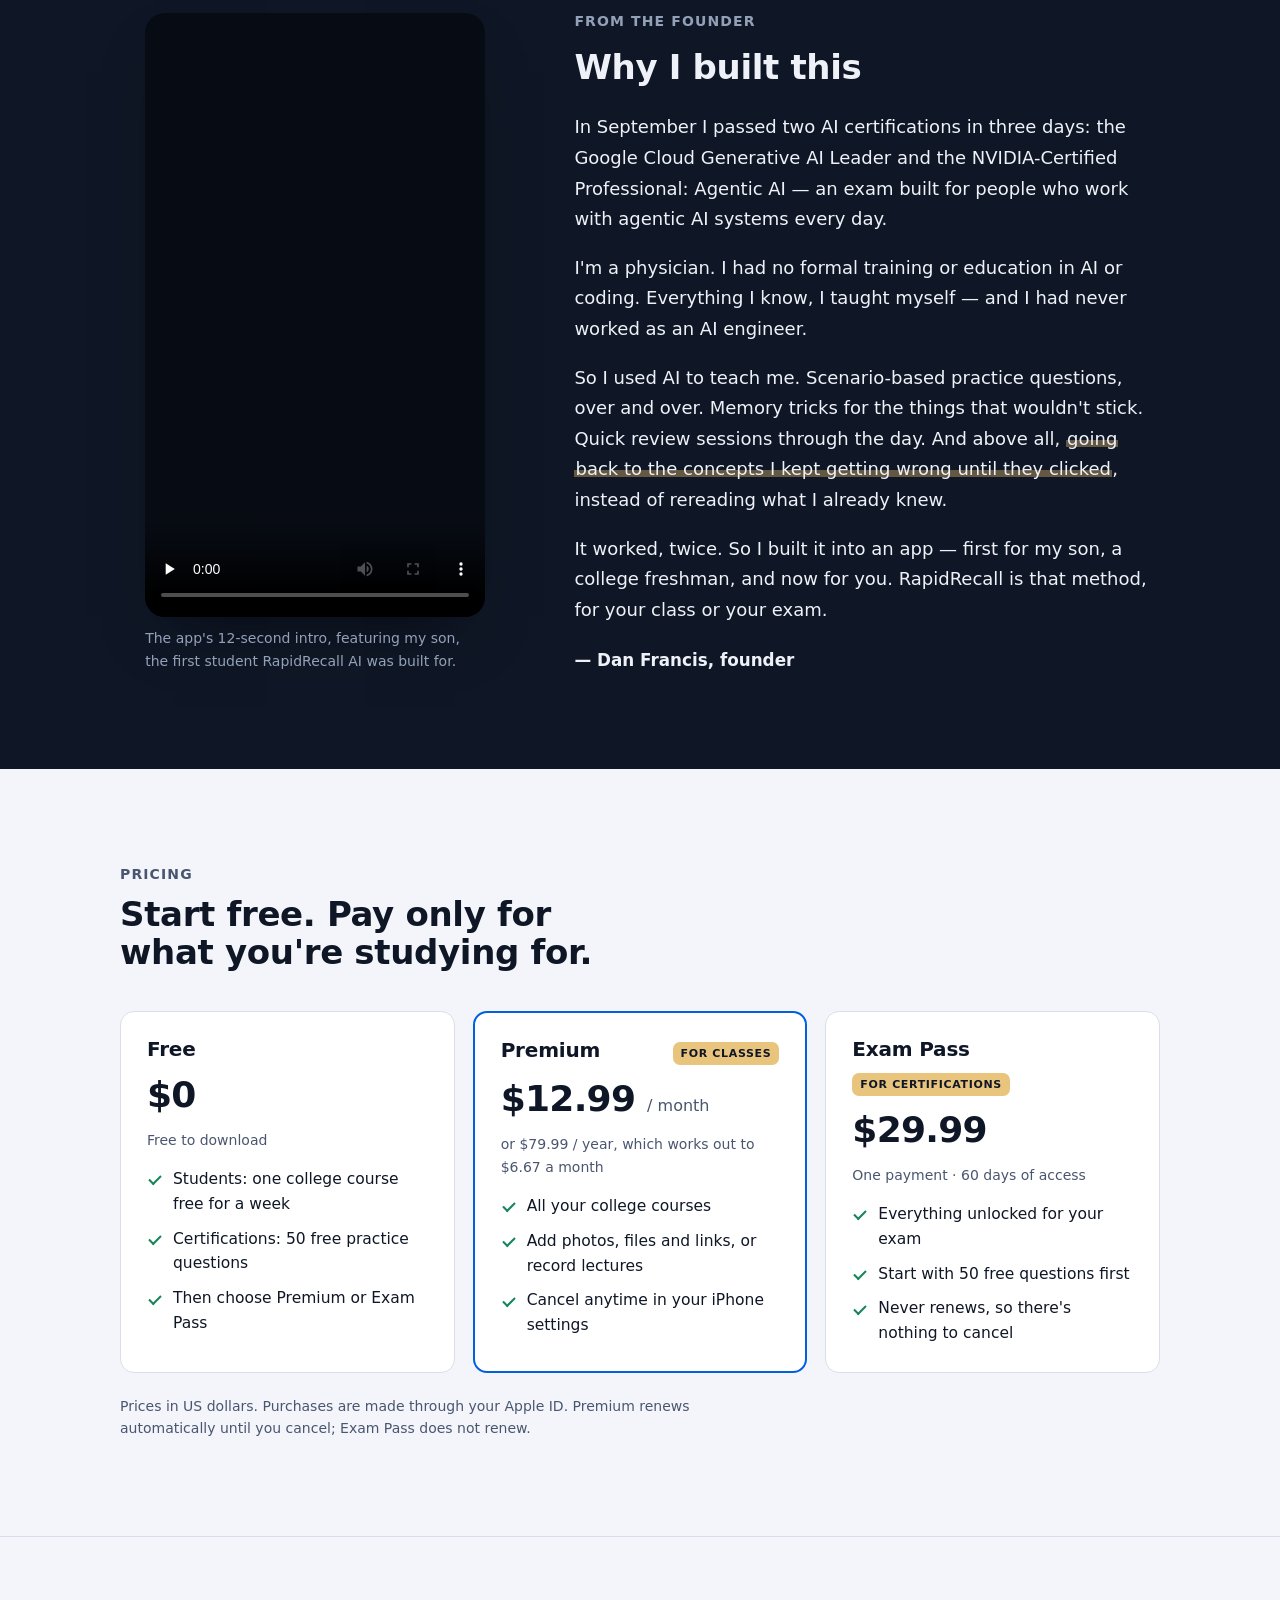
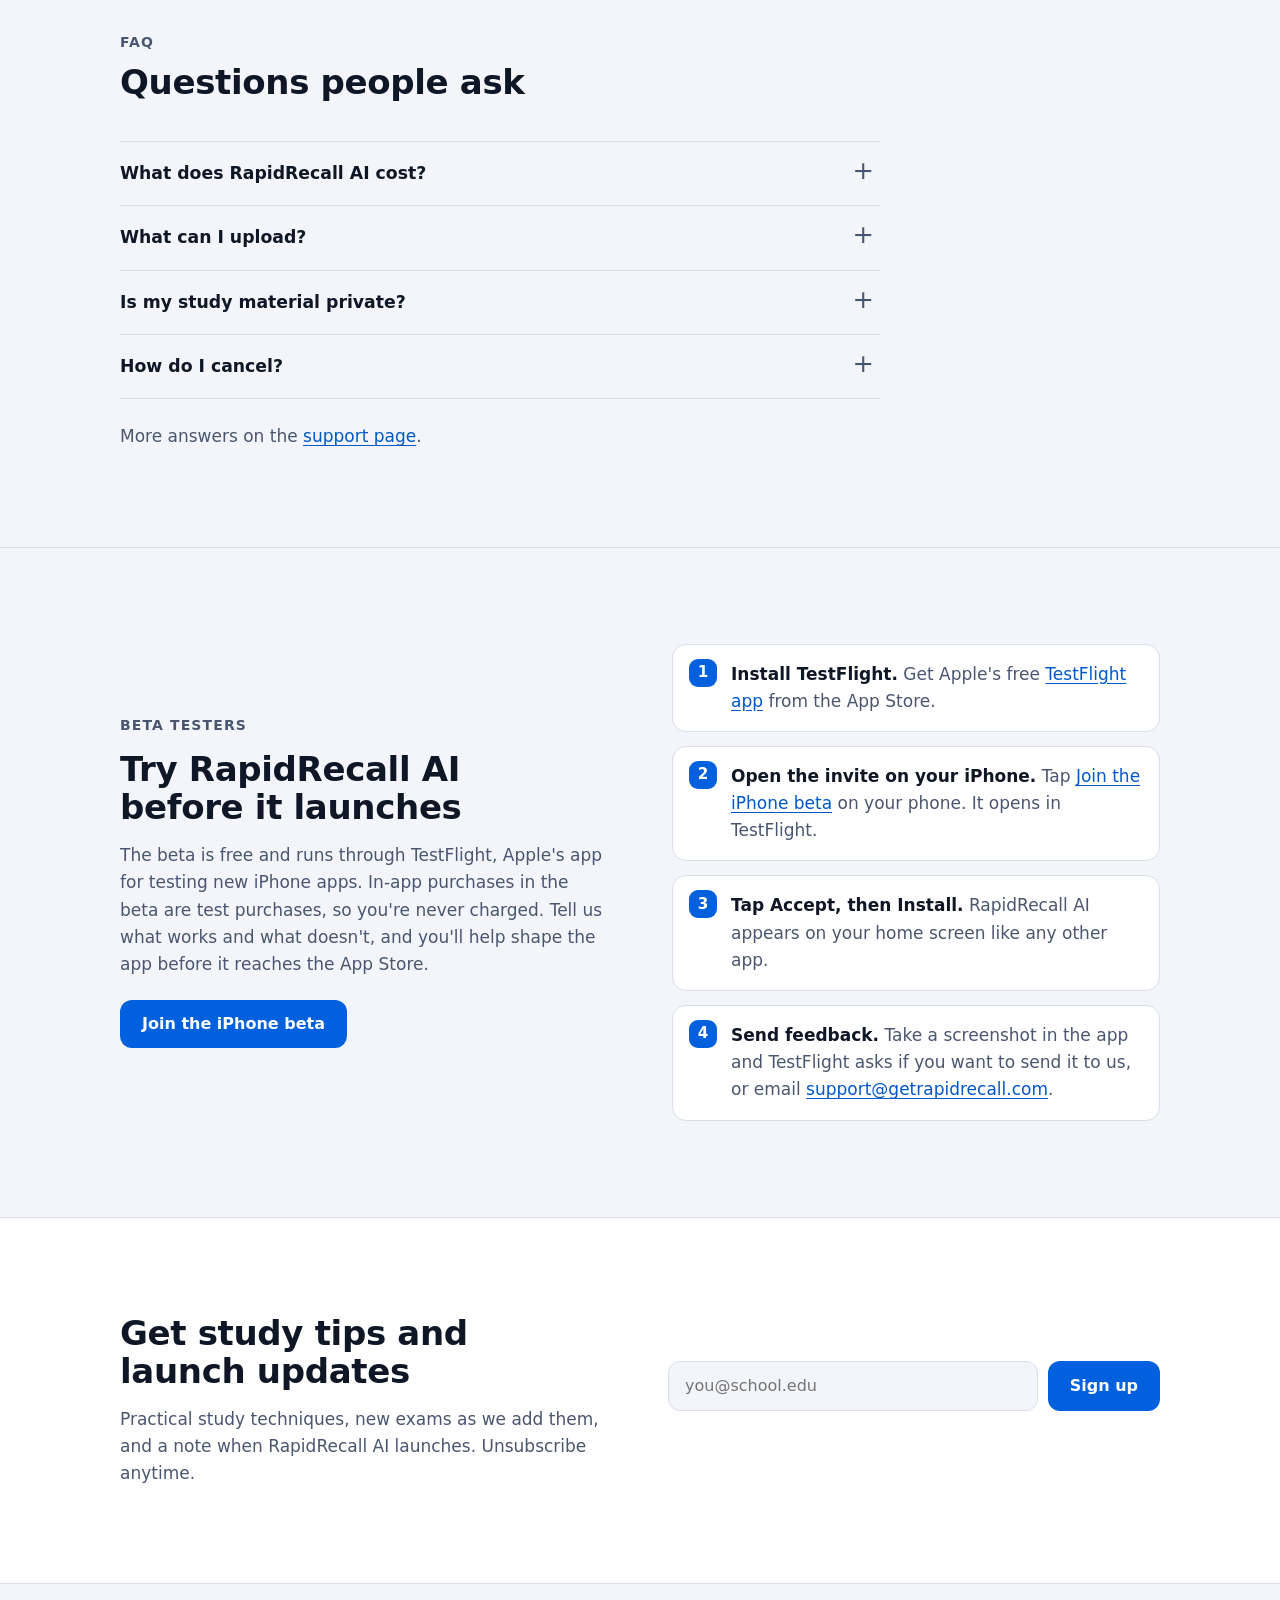
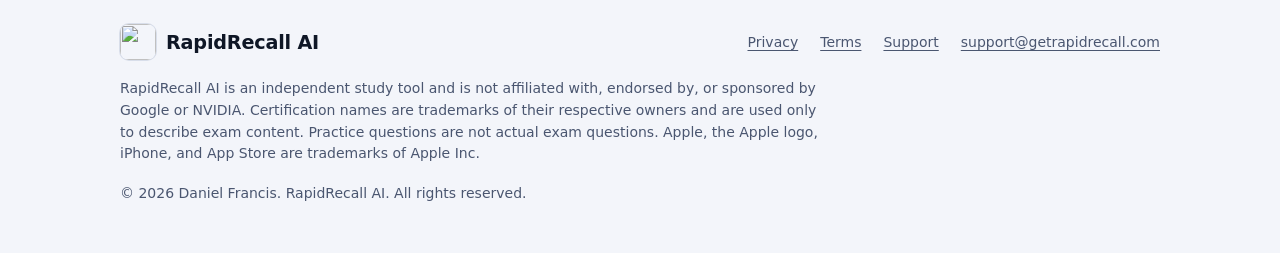
==== commit bf555b50: "Turn on TestFlight public beta link Co-Authored-By: Claude Opus 5.5 <noreply@anthropic.com> Claude-S" ====
--- a/docs/index.html
+++ b/docs/index.html
@@ -21,7 +21,7 @@
 <meta name="twitter:card" content="summary_large_image">
 <script type="application/ld+json">{"@context":"https://schema.org","@type":"MobileApplication","name":"RapidRecall AI","operatingSystem":"iOS","applicationCategory":"EducationalApplication","url":"https://getrapidrecall.com/","offers":[{"@type":"Offer","name":"Free","price":"0","priceCurrency":"USD"},{"@type":"Offer","name":"Premium (monthly)","price":"12.99","priceCurrency":"USD"},{"@type":"Offer","name":"Premium (yearly)","price":"79.99","priceCurrency":"USD"},{"@type":"Offer","name":"Exam Pass (60 days)","price":"29.99","priceCurrency":"USD"}]}</script>
 <script defer data-domain="getrapidrecall.com" src="https://plausible.io/js/script.js"></script>
-<style>:root{--paper:#f3f5fa;--surface:#ffffff;--ink:#0f1726;--ink-2:#4a5670;--line:#d8deea;--accent:#0060dd;--btn-bg:#0060dd;--btn-ink:#ffffff;--gold:#dab269;--hi:#e9c47c;--hi-mark:rgba(218,178,105,0.5);--link:#0058cc;--good:#17845a;--miss:#c8410b;--band:#0f1726;--band-ink:#eef2f8;--band-ink-2:#93a1b8;--tbd:#b4570a;--app-bg:#182235;--app-line:#2a3650;--app-ink:#eef2f8;--app-ink-2:#93a1b8;--app-accent:#7c9bff;--app-miss:#ff8a65;--app-miss-bg:rgba(255,138,101,0.14);--app-good:#4cc893;--display:ui-rounded,"SF Pro Rounded",system-ui,-apple-system,"Segoe UI",Roboto,"Helvetica Neue",Arial,sans-serif;--body:system-ui,-apple-system,"Segoe UI",Roboto,"Helvetica Neue",Arial,sans-serif;--mono:ui-monospace,"SF Mono",Menlo,Consolas,"Liberation Mono",monospace;--step--1:0.875rem;--step-0:1.0625rem;--step-1:1.25rem;--step-2:clamp(1.5rem,1.1rem + 1.6vw,2.125rem);--step-3:clamp(2.1rem,1.4rem + 3.4vw,3.75rem);--radius:14px;--gutter:20px;color-scheme:light}@media (prefers-color-scheme:dark){:root:not([data-theme="light"]){--paper:#0f1726;--surface:#182235;--ink:#eef2f8;--ink-2:#93a1b8;--line:#26324a;--accent:#7c9bff;--btn-bg:#7c9bff;--btn-ink:#0f1726;--link:#9db3ff;--hi:#dab269;--hi-mark:rgba(218,178,105,0.34);--good:#4cc893;--miss:#ff8a65;--band:#141e30;--band-ink:#eef2f8;--band-ink-2:#93a1b8;--tbd:#ffb05c;color-scheme:dark}}:root[data-theme="dark"]{--paper:#0f1726;--surface:#182235;--ink:#eef2f8;--ink-2:#93a1b8;--line:#26324a;--accent:#7c9bff;--btn-bg:#7c9bff;--btn-ink:#0f1726;--link:#9db3ff;--hi:#dab269;--hi-mark:rgba(218,178,105,0.34);--good:#4cc893;--miss:#ff8a65;--band:#141e30;--band-ink:#eef2f8;--band-ink-2:#93a1b8;--tbd:#ffb05c;color-scheme:dark}*,*::before,*::after{box-sizing:border-box}html{-webkit-text-size-adjust:100%;scroll-behavior:smooth}@media (prefers-reduced-motion:reduce){html{scroll-behavior:auto}*,*::before,*::after{animation:none !important;transition:none !important}}body{margin:0;background:var(--paper);color:var(--ink);font:400 var(--step-0)/1.6 var(--body);-webkit-font-smoothing:antialiased}img,svg{max-width:100%;display:block}a{color:var(--link);text-underline-offset:0.18em}a:focus-visible,button:focus-visible,input:focus-visible,summary:focus-visible{outline:3px solid var(--link);outline-offset:3px;border-radius:6px}h1,h2,h3{font-family:var(--display);line-height:1.12;text-wrap:balance;margin:0;letter-spacing:-0.01em}h1{font-size:var(--step-3);font-weight:800;letter-spacing:-0.025em}h2{font-size:var(--step-2);font-weight:750}h3{font-size:var(--step-1);font-weight:700}p{margin:0}.skip{position:absolute;left:-999px}.skip:focus{left:16px;top:16px;background:var(--surface);padding:8px 12px;z-index:20}.wrap{max-width:1080px;margin-inline:auto;padding-left:max(var(--gutter),env(safe-area-inset-left,0px));padding-right:max(var(--gutter),env(safe-area-inset-right,0px))}.band{padding-block:clamp(56px,8vw,96px)}.band + .band{border-top:1px solid var(--line)}.eyebrow{font:600 var(--step--1)/1.3 var(--body);text-transform:uppercase;letter-spacing:0.08em;color:var(--ink-2)}.lede{font-size:var(--step-1);color:var(--ink-2);max-width:36ch}.stack{display:grid;gap:16px}.measure{max-width:62ch}.muted{color:var(--ink-2)}.hl{background:linear-gradient(transparent 52%,var(--hi-mark) 52%,var(--hi-mark) 90%,transparent 90%);padding-inline:0.06em;-webkit-box-decoration-break:clone;box-decoration-break:clone;color:inherit}.tbd{outline:1.5px dashed var(--tbd);outline-offset:2px;border-radius:3px}.site-header .wrap{display:flex;align-items:center;justify-content:space-between;gap:16px;padding-block:16px}.brand{display:inline-flex;align-items:center;gap:10px;text-decoration:none;color:var(--ink);font:800 1.2rem/1 var(--display);letter-spacing:-0.01em}.brand img{width:36px;height:36px;flex:none;border-radius:9px;box-shadow:0 0 0 1px var(--line)}.nav{display:flex;gap:22px;align-items:center;font-size:var(--step--1)}.nav a{color:var(--ink-2);text-decoration:none;font-weight:550}.nav a:hover{color:var(--ink)}.nav .nav-wide{display:none}@media (min-width:760px){.nav .nav-wide{display:inline}}.hero{padding-block:clamp(24px,5vw,64px) clamp(56px,8vw,96px)}.hero .wrap{display:grid;gap:40px;align-items:center}@media (min-width:880px){.hero .wrap{grid-template-columns:1.15fr 0.85fr;gap:56px}}.hero-copy{display:grid;gap:22px;min-width:0}.cta-row{display:flex;flex-wrap:wrap;align-items:center;gap:14px 20px;padding-top:6px}.badge-link{display:inline-block;border-radius:9px}.badge-link img{height:48px;width:auto}.cta-note{font-size:var(--step--1);color:var(--ink-2)}.soon{font:600 var(--step--1)/1.3 var(--body);color:var(--ink-2)}.btn{display:inline-flex;align-items:center;justify-content:center;gap:8px;min-height:48px;padding:0 22px;border-radius:12px;border:0;background:var(--btn-bg);color:var(--btn-ink);font:650 1rem/1 var(--body);text-decoration:none;cursor:pointer}.btn:hover{opacity:0.9}.phone{width:min(300px,76vw);margin-inline:auto;max-width:100%;border-radius:46px;padding:10px;background:#070b13;box-shadow:0 30px 60px -24px rgba(15,23,38,0.5),0 0 0 1px rgba(255,255,255,0.07) inset}.phone img{width:100%;height:auto;border-radius:36px}.steps{list-style:none;margin:0;padding:0;display:grid;gap:28px}@media (min-width:820px){.steps{grid-template-columns:repeat(3,1fr);gap:32px}}.steps li{display:grid;gap:8px;align-content:start;min-width:0;padding-left:18px;border-left:3px solid var(--accent)}.step-n{font:800 1.35rem/1 var(--display);color:var(--accent);letter-spacing:-0.01em}.steps p{color:var(--ink-2)}.section-head{display:grid;gap:12px;margin-bottom:40px;max-width:40rem}.split{display:grid;gap:40px;align-items:center}@media (min-width:880px){.split{grid-template-columns:1fr 1fr;gap:64px}}.split>*{min-width:0}.cc-figure{margin:0}.coach-card{background:var(--app-bg);color:var(--app-ink);border:1px solid var(--app-line);border-radius:22px;padding:22px;box-shadow:0 24px 48px -28px rgba(15,23,38,0.55);display:grid;gap:16px;max-width:460px;width:100%;margin-inline:auto}.cc-top{display:flex;justify-content:space-between;align-items:center;gap:12px;flex-wrap:wrap}.pill{font:700 11px/1 var(--body);letter-spacing:0.06em;text-transform:uppercase;padding:6px 9px;border-radius:99px}.pill-miss{background:var(--app-miss-bg);color:var(--app-miss)}.cc-topic{font:600 12px/1.2 var(--mono);color:var(--app-ink-2)}.cc-q{font:700 1.05rem/1.35 var(--display)}.cc-list{display:grid;gap:14px;margin:0}.cc-row{display:grid;gap:4px;font-size:0.95rem}.cc-row dt{font:700 11px/1.2 var(--body);letter-spacing:0.07em;text-transform:uppercase;color:var(--app-ink-2)}.cc-row dd{margin:0}.cc-trick{background:rgba(124,155,255,0.12);border:1px solid rgba(124,155,255,0.35);border-radius:12px;padding:12px 14px;font-family:var(--display);font-weight:700}.cc-next{display:flex;gap:8px;flex-wrap:wrap}.cc-next span{font:600 12px/1 var(--mono);border:1px solid var(--app-line);border-radius:8px;padding:7px 9px;color:var(--app-ink-2)}.cc-next span.on{border-color:var(--app-accent);color:var(--app-accent)}.fig-note{font-size:var(--step--1);color:var(--ink-2);text-align:center;margin-top:14px}.ticks{list-style:none;padding:0;margin:0;display:grid;gap:10px}.ticks li{padding-left:26px;position:relative}.ticks li::before{content:"";position:absolute;left:2px;top:0.55em;width:12px;height:7px;border-left:2.5px solid var(--good);border-bottom:2.5px solid var(--good);transform:rotate(-45deg)}.duo{display:grid;gap:20px;align-items:start}@media (min-width:820px){.duo{grid-template-columns:1fr 1fr;gap:24px}}.duo article{background:var(--surface);border:1px solid var(--line);border-radius:var(--radius);padding:clamp(22px,3vw,32px);display:grid;gap:14px;align-content:start;min-width:0}.sources-shot{width:100%;height:auto;border-radius:14px;background:var(--app-bg)}.duo .plan-tag{font:700 var(--step--1)/1 var(--mono);color:var(--ink-2)}.founder{background:var(--band);color:var(--band-ink)}.band + .founder,.founder + .band{border-top:0}.founder .eyebrow{color:var(--band-ink-2)}.founder-grid{display:grid;gap:36px;align-items:center}@media (min-width:880px){.founder-grid{grid-template-columns:0.8fr 1.2fr;gap:64px}}.founder-grid>*{min-width:0}.founder-photo{margin:0 auto;display:grid;gap:10px;width:100%;max-width:340px}.founder-photo video{display:block;width:100%;height:auto;aspect-ratio:9 / 16;max-width:100%;background:#070b13;border-radius:20px;box-shadow:0 30px 60px -30px rgba(0,0,0,0.6)}.founder-photo figcaption{font-size:var(--step--1);color:var(--band-ink-2)}.founder-body{display:grid;gap:18px;max-width:62ch;font-size:1.125rem;line-height:1.7}.founder-body p{color:var(--band-ink)}.founder h2{margin-bottom:8px}.signoff{font:700 1.05rem/1.4 var(--display);color:var(--band-ink);padding-top:6px}.founder .hl{background:linear-gradient(transparent 55%,rgba(218,178,105,0.42) 55%,rgba(218,178,105,0.42) 92%,transparent 92%)}.prices{display:grid;gap:18px}@media (min-width:900px){.prices{grid-template-columns:repeat(3,1fr);align-items:stretch}}.price{background:var(--surface);border:1px solid var(--line);border-radius:var(--radius);padding:26px;display:grid;gap:16px;align-content:start;min-width:0}.price.featured{border:2px solid var(--accent)}.price h3{display:flex;justify-content:space-between;align-items:baseline;gap:12px;flex-wrap:wrap}.price .tag{font:700 11px/1 var(--body);letter-spacing:0.06em;text-transform:uppercase;background:var(--hi);color:#0f1726;padding:6px 8px;border-radius:7px}.amount{font:800 2.25rem/1 var(--display);letter-spacing:-0.02em;font-variant-numeric:tabular-nums}.amount small{font:500 1rem/1 var(--body);color:var(--ink-2);letter-spacing:0}.alt-price{font-size:var(--step--1);color:var(--ink-2);font-variant-numeric:tabular-nums}.price .ticks{font-size:0.97rem}.price-foot{font-size:var(--step--1);color:var(--ink-2);margin-top:22px;max-width:70ch}.faq{display:grid;gap:0;border-top:1px solid var(--line);max-width:760px}.faq details{border-bottom:1px solid var(--line)}.faq summary{list-style:none;cursor:pointer;padding:20px 40px 20px 0;position:relative;font:700 1.08rem/1.35 var(--display)}.faq summary::-webkit-details-marker{display:none}.faq summary::after{content:"+";position:absolute;right:6px;top:16px;font:500 1.6rem/1 var(--body);color:var(--ink-2)}.faq details[open] summary::after{content:"\2212"}.faq .answer{padding:0 0 22px;display:grid;gap:12px;color:var(--ink-2);max-width:64ch}.faq .answer ol,.faq .answer ul{margin:0;padding-left:1.25em;display:grid;gap:4px}.signup{background:var(--surface)}.signup .wrap{display:grid;gap:22px}@media (min-width:880px){.signup .wrap{grid-template-columns:1fr 1fr;align-items:center;gap:56px}}.signup-form{display:grid;gap:10px;min-width:0}.field-row{display:flex;gap:10px;flex-wrap:wrap}.field-row input{flex:1 1 220px;min-width:0;min-height:50px;border-radius:12px;border:1.5px solid var(--line);background:var(--paper);color:var(--ink);padding:0 16px;font:400 1rem/1 var(--body)}.field-row input:focus{border-color:var(--accent);outline:none}.field-row .btn{flex:0 0 auto}.form-msg{font-size:var(--step--1);color:var(--ink-2);min-height:1.4em}.form-msg.ok{color:var(--good);font-weight:600}.sr-only{position:absolute;width:1px;height:1px;overflow:hidden;clip:rect(0 0 0 0);white-space:nowrap}.site-footer{border-top:1px solid var(--line);padding-block:40px 48px;font-size:var(--step--1);color:var(--ink-2)}.site-footer .wrap{display:grid;gap:18px}.foot-top{display:flex;flex-wrap:wrap;justify-content:space-between;gap:16px;align-items:center}.foot-links{display:flex;flex-wrap:wrap;gap:8px 22px}.foot-links a{color:var(--ink-2)}.fine{max-width:80ch;line-height:1.55}.doc{padding-block:clamp(32px,6vw,72px) clamp(56px,8vw,96px)}.doc .wrap{max-width:780px}.doc-head{display:grid;gap:12px;margin-bottom:36px;padding-bottom:28px;border-bottom:1px solid var(--line)}.doc-body{display:grid;gap:16px}.doc-body h2{font-size:1.35rem;margin-top:22px}.doc-body h3{font-size:1.08rem;margin-top:6px}.doc-body ul,.doc-body ol{margin:0;padding-left:1.3em;display:grid;gap:6px}.doc-body p,.doc-body li{color:var(--ink)}.callout{background:var(--surface);border:1px solid var(--line);border-radius:var(--radius);padding:20px 22px;display:grid;gap:8px}.email-line{display:flex;flex-wrap:wrap;align-items:center;gap:10px}.email-line code{font:600 1.05rem/1.3 var(--mono);user-select:all;color:var(--ink);background:var(--paper);padding:8px 12px;border-radius:9px;border:1px solid var(--line);word-break:break-all}.copy-btn{min-height:40px;padding:0 14px;border-radius:9px;border:1px solid var(--line);background:var(--surface);color:var(--ink);font:600 0.9rem/1 var(--body);cursor:pointer}.steps-inline{counter-reset:none}.doc-title{font-size:var(--step-2)}.faq-more{margin-top:24px}.toc{display:flex;flex-wrap:wrap;gap:8px 18px;font-size:var(--step--1)}</style>
+<style>:root{--paper:#f3f5fa;--surface:#ffffff;--ink:#0f1726;--ink-2:#4a5670;--line:#d8deea;--accent:#0060dd;--btn-bg:#0060dd;--btn-ink:#ffffff;--gold:#dab269;--hi:#e9c47c;--hi-mark:rgba(218,178,105,0.5);--link:#0058cc;--good:#17845a;--miss:#c8410b;--band:#0f1726;--band-ink:#eef2f8;--band-ink-2:#93a1b8;--tbd:#b4570a;--app-bg:#182235;--app-line:#2a3650;--app-ink:#eef2f8;--app-ink-2:#93a1b8;--app-accent:#7c9bff;--app-miss:#ff8a65;--app-miss-bg:rgba(255,138,101,0.14);--app-good:#4cc893;--display:ui-rounded,"SF Pro Rounded",system-ui,-apple-system,"Segoe UI",Roboto,"Helvetica Neue",Arial,sans-serif;--body:system-ui,-apple-system,"Segoe UI",Roboto,"Helvetica Neue",Arial,sans-serif;--mono:ui-monospace,"SF Mono",Menlo,Consolas,"Liberation Mono",monospace;--step--1:0.875rem;--step-0:1.0625rem;--step-1:1.25rem;--step-2:clamp(1.5rem,1.1rem + 1.6vw,2.125rem);--step-3:clamp(2.1rem,1.4rem + 3.4vw,3.75rem);--radius:14px;--gutter:20px;color-scheme:light}@media (prefers-color-scheme:dark){:root:not([data-theme="light"]){--paper:#0f1726;--surface:#182235;--ink:#eef2f8;--ink-2:#93a1b8;--line:#26324a;--accent:#7c9bff;--btn-bg:#7c9bff;--btn-ink:#0f1726;--link:#9db3ff;--hi:#dab269;--hi-mark:rgba(218,178,105,0.34);--good:#4cc893;--miss:#ff8a65;--band:#141e30;--band-ink:#eef2f8;--band-ink-2:#93a1b8;--tbd:#ffb05c;color-scheme:dark}}:root[data-theme="dark"]{--paper:#0f1726;--surface:#182235;--ink:#eef2f8;--ink-2:#93a1b8;--line:#26324a;--accent:#7c9bff;--btn-bg:#7c9bff;--btn-ink:#0f1726;--link:#9db3ff;--hi:#dab269;--hi-mark:rgba(218,178,105,0.34);--good:#4cc893;--miss:#ff8a65;--band:#141e30;--band-ink:#eef2f8;--band-ink-2:#93a1b8;--tbd:#ffb05c;color-scheme:dark}*,*::before,*::after{box-sizing:border-box}html{-webkit-text-size-adjust:100%;scroll-behavior:smooth}@media (prefers-reduced-motion:reduce){html{scroll-behavior:auto}*,*::before,*::after{animation:none !important;transition:none !important}}body{margin:0;background:var(--paper);color:var(--ink);font:400 var(--step-0)/1.6 var(--body);-webkit-font-smoothing:antialiased}img,svg{max-width:100%;display:block}a{color:var(--link);text-underline-offset:0.18em}a:focus-visible,button:focus-visible,input:focus-visible,summary:focus-visible{outline:3px solid var(--link);outline-offset:3px;border-radius:6px}h1,h2,h3{font-family:var(--display);line-height:1.12;text-wrap:balance;margin:0;letter-spacing:-0.01em}h1{font-size:var(--step-3);font-weight:800;letter-spacing:-0.025em}h2{font-size:var(--step-2);font-weight:750}h3{font-size:var(--step-1);font-weight:700}p{margin:0}.skip{position:absolute;left:-999px}.skip:focus{left:16px;top:16px;background:var(--surface);padding:8px 12px;z-index:20}.wrap{max-width:1080px;margin-inline:auto;padding-left:max(var(--gutter),env(safe-area-inset-left,0px));padding-right:max(var(--gutter),env(safe-area-inset-right,0px))}.band{padding-block:clamp(56px,8vw,96px)}.band + .band{border-top:1px solid var(--line)}.eyebrow{font:600 var(--step--1)/1.3 var(--body);text-transform:uppercase;letter-spacing:0.08em;color:var(--ink-2)}.lede{font-size:var(--step-1);color:var(--ink-2);max-width:36ch}.stack{display:grid;gap:16px}.measure{max-width:62ch}.muted{color:var(--ink-2)}.hl{background:linear-gradient(transparent 52%,var(--hi-mark) 52%,var(--hi-mark) 90%,transparent 90%);padding-inline:0.06em;-webkit-box-decoration-break:clone;box-decoration-break:clone;color:inherit}.tbd{outline:1.5px dashed var(--tbd);outline-offset:2px;border-radius:3px}.site-header .wrap{display:flex;align-items:center;justify-content:space-between;gap:16px;padding-block:16px}.brand{display:inline-flex;align-items:center;gap:10px;text-decoration:none;color:var(--ink);font:800 1.2rem/1 var(--display);letter-spacing:-0.01em}.brand img{width:36px;height:36px;flex:none;border-radius:9px;box-shadow:0 0 0 1px var(--line)}.nav{display:flex;gap:22px;align-items:center;font-size:var(--step--1)}.nav a{color:var(--ink-2);text-decoration:none;font-weight:550}.nav a:hover{color:var(--ink)}.nav .nav-wide{display:none}@media (min-width:760px){.nav .nav-wide{display:inline}}.hero{padding-block:clamp(24px,5vw,64px) clamp(56px,8vw,96px)}.hero .wrap{display:grid;gap:40px;align-items:center}@media (min-width:880px){.hero .wrap{grid-template-columns:1.15fr 0.85fr;gap:56px}}.hero-copy{display:grid;gap:22px;min-width:0}.cta-row{display:flex;flex-wrap:wrap;align-items:center;gap:14px 20px;padding-top:6px}.badge-link{display:inline-block;border-radius:9px}.badge-link img{height:48px;width:auto}.cta-note{font-size:var(--step--1);color:var(--ink-2)}.soon{font:600 var(--step--1)/1.3 var(--body);color:var(--ink-2)}.btn{display:inline-flex;align-items:center;justify-content:center;gap:8px;min-height:48px;padding:0 22px;border-radius:12px;border:0;background:var(--btn-bg);color:var(--btn-ink);font:650 1rem/1 var(--body);text-decoration:none;cursor:pointer}.btn:hover{opacity:0.9}.btn-ghost{background:transparent;color:var(--ink);box-shadow:inset 0 0 0 1.5px var(--line)}.beta-steps{margin:0;padding:0;list-style:none;display:grid;gap:14px;counter-reset:b}.beta-steps li{counter-increment:b;position:relative;padding:16px 18px 16px 58px;background:var(--surface);border:1px solid var(--line);border-radius:var(--radius);color:var(--ink-2)}.beta-steps li::before{content:counter(b);position:absolute;left:16px;top:14px;width:28px;height:28px;border-radius:9px;display:grid;place-items:center;background:var(--accent);color:var(--btn-ink);font:800 0.95rem/1 var(--display)}.beta-steps strong{color:var(--ink)}.phone{width:min(300px,76vw);margin-inline:auto;max-width:100%;border-radius:46px;padding:10px;background:#070b13;box-shadow:0 30px 60px -24px rgba(15,23,38,0.5),0 0 0 1px rgba(255,255,255,0.07) inset}.phone img{width:100%;height:auto;border-radius:36px}.steps{list-style:none;margin:0;padding:0;display:grid;gap:28px}@media (min-width:820px){.steps{grid-template-columns:repeat(3,1fr);gap:32px}}.steps li{display:grid;gap:8px;align-content:start;min-width:0;padding-left:18px;border-left:3px solid var(--accent)}.step-n{font:800 1.35rem/1 var(--display);color:var(--accent);letter-spacing:-0.01em}.steps p{color:var(--ink-2)}.section-head{display:grid;gap:12px;margin-bottom:40px;max-width:40rem}.split{display:grid;gap:40px;align-items:center}@media (min-width:880px){.split{grid-template-columns:1fr 1fr;gap:64px}}.split>*{min-width:0}.cc-figure{margin:0}.coach-card{background:var(--app-bg);color:var(--app-ink);border:1px solid var(--app-line);border-radius:22px;padding:22px;box-shadow:0 24px 48px -28px rgba(15,23,38,0.55);display:grid;gap:16px;max-width:460px;width:100%;margin-inline:auto}.cc-top{display:flex;justify-content:space-between;align-items:center;gap:12px;flex-wrap:wrap}.pill{font:700 11px/1 var(--body);letter-spacing:0.06em;text-transform:uppercase;padding:6px 9px;border-radius:99px}.pill-miss{background:var(--app-miss-bg);color:var(--app-miss)}.cc-topic{font:600 12px/1.2 var(--mono);color:var(--app-ink-2)}.cc-q{font:700 1.05rem/1.35 var(--display)}.cc-list{display:grid;gap:14px;margin:0}.cc-row{display:grid;gap:4px;font-size:0.95rem}.cc-row dt{font:700 11px/1.2 var(--body);letter-spacing:0.07em;text-transform:uppercase;color:var(--app-ink-2)}.cc-row dd{margin:0}.cc-trick{background:rgba(124,155,255,0.12);border:1px solid rgba(124,155,255,0.35);border-radius:12px;padding:12px 14px;font-family:var(--display);font-weight:700}.cc-next{display:flex;gap:8px;flex-wrap:wrap}.cc-next span{font:600 12px/1 var(--mono);border:1px solid var(--app-line);border-radius:8px;padding:7px 9px;color:var(--app-ink-2)}.cc-next span.on{border-color:var(--app-accent);color:var(--app-accent)}.fig-note{font-size:var(--step--1);color:var(--ink-2);text-align:center;margin-top:14px}.ticks{list-style:none;padding:0;margin:0;display:grid;gap:10px}.ticks li{padding-left:26px;position:relative}.ticks li::before{content:"";position:absolute;left:2px;top:0.55em;width:12px;height:7px;border-left:2.5px solid var(--good);border-bottom:2.5px solid var(--good);transform:rotate(-45deg)}.duo{display:grid;gap:20px;align-items:start}@media (min-width:820px){.duo{grid-template-columns:1fr 1fr;gap:24px}}.duo article{background:var(--surface);border:1px solid var(--line);border-radius:var(--radius);padding:clamp(22px,3vw,32px);display:grid;gap:14px;align-content:start;min-width:0}.sources-shot{width:100%;height:auto;border-radius:14px;background:var(--app-bg)}.duo .plan-tag{font:700 var(--step--1)/1 var(--mono);color:var(--ink-2)}.founder{background:var(--band);color:var(--band-ink)}.band + .founder,.founder + .band{border-top:0}.founder .eyebrow{color:var(--band-ink-2)}.founder-grid{display:grid;gap:36px;align-items:center}@media (min-width:880px){.founder-grid{grid-template-columns:0.8fr 1.2fr;gap:64px}}.founder-grid>*{min-width:0}.founder-photo{margin:0 auto;display:grid;gap:10px;width:100%;max-width:340px}.founder-photo video{display:block;width:100%;height:auto;aspect-ratio:9 / 16;max-width:100%;background:#070b13;border-radius:20px;box-shadow:0 30px 60px -30px rgba(0,0,0,0.6)}.founder-photo figcaption{font-size:var(--step--1);color:var(--band-ink-2)}.founder-body{display:grid;gap:18px;max-width:62ch;font-size:1.125rem;line-height:1.7}.founder-body p{color:var(--band-ink)}.founder h2{margin-bottom:8px}.signoff{font:700 1.05rem/1.4 var(--display);color:var(--band-ink);padding-top:6px}.founder .hl{background:linear-gradient(transparent 55%,rgba(218,178,105,0.42) 55%,rgba(218,178,105,0.42) 92%,transparent 92%)}.prices{display:grid;gap:18px}@media (min-width:900px){.prices{grid-template-columns:repeat(3,1fr);align-items:stretch}}.price{background:var(--surface);border:1px solid var(--line);border-radius:var(--radius);padding:26px;display:grid;gap:16px;align-content:start;min-width:0}.price.featured{border:2px solid var(--accent)}.price h3{display:flex;justify-content:space-between;align-items:baseline;gap:12px;flex-wrap:wrap}.price .tag{font:700 11px/1 var(--body);letter-spacing:0.06em;text-transform:uppercase;background:var(--hi);color:#0f1726;padding:6px 8px;border-radius:7px}.amount{font:800 2.25rem/1 var(--display);letter-spacing:-0.02em;font-variant-numeric:tabular-nums}.amount small{font:500 1rem/1 var(--body);color:var(--ink-2);letter-spacing:0}.alt-price{font-size:var(--step--1);color:var(--ink-2);font-variant-numeric:tabular-nums}.price .ticks{font-size:0.97rem}.price-foot{font-size:var(--step--1);color:var(--ink-2);margin-top:22px;max-width:70ch}.faq{display:grid;gap:0;border-top:1px solid var(--line);max-width:760px}.faq details{border-bottom:1px solid var(--line)}.faq summary{list-style:none;cursor:pointer;padding:20px 40px 20px 0;position:relative;font:700 1.08rem/1.35 var(--display)}.faq summary::-webkit-details-marker{display:none}.faq summary::after{content:"+";position:absolute;right:6px;top:16px;font:500 1.6rem/1 var(--body);color:var(--ink-2)}.faq details[open] summary::after{content:"\2212"}.faq .answer{padding:0 0 22px;display:grid;gap:12px;color:var(--ink-2);max-width:64ch}.faq .answer ol,.faq .answer ul{margin:0;padding-left:1.25em;display:grid;gap:4px}.signup{background:var(--surface)}.signup .wrap{display:grid;gap:22px}@media (min-width:880px){.signup .wrap{grid-template-columns:1fr 1fr;align-items:center;gap:56px}}.signup-form{display:grid;gap:10px;min-width:0}.field-row{display:flex;gap:10px;flex-wrap:wrap}.field-row input{flex:1 1 220px;min-width:0;min-height:50px;border-radius:12px;border:1.5px solid var(--line);background:var(--paper);color:var(--ink);padding:0 16px;font:400 1rem/1 var(--body)}.field-row input:focus{border-color:var(--accent);outline:none}.field-row .btn{flex:0 0 auto}.form-msg{font-size:var(--step--1);color:var(--ink-2);min-height:1.4em}.form-msg.ok{color:var(--good);font-weight:600}.sr-only{position:absolute;width:1px;height:1px;overflow:hidden;clip:rect(0 0 0 0);white-space:nowrap}.site-footer{border-top:1px solid var(--line);padding-block:40px 48px;font-size:var(--step--1);color:var(--ink-2)}.site-footer .wrap{display:grid;gap:18px}.foot-top{display:flex;flex-wrap:wrap;justify-content:space-between;gap:16px;align-items:center}.foot-links{display:flex;flex-wrap:wrap;gap:8px 22px}.foot-links a{color:var(--ink-2)}.fine{max-width:80ch;line-height:1.55}.doc{padding-block:clamp(32px,6vw,72px) clamp(56px,8vw,96px)}.doc .wrap{max-width:780px}.doc-head{display:grid;gap:12px;margin-bottom:36px;padding-bottom:28px;border-bottom:1px solid var(--line)}.doc-body{display:grid;gap:16px}.doc-body h2{font-size:1.35rem;margin-top:22px}.doc-body h3{font-size:1.08rem;margin-top:6px}.doc-body ul,.doc-body ol{margin:0;padding-left:1.3em;display:grid;gap:6px}.doc-body p,.doc-body li{color:var(--ink)}.callout{background:var(--surface);border:1px solid var(--line);border-radius:var(--radius);padding:20px 22px;display:grid;gap:8px}.email-line{display:flex;flex-wrap:wrap;align-items:center;gap:10px}.email-line code{font:600 1.05rem/1.3 var(--mono);user-select:all;color:var(--ink);background:var(--paper);padding:8px 12px;border-radius:9px;border:1px solid var(--line);word-break:break-all}.copy-btn{min-height:40px;padding:0 14px;border-radius:9px;border:1px solid var(--line);background:var(--surface);color:var(--ink);font:600 0.9rem/1 var(--body);cursor:pointer}.steps-inline{counter-reset:none}.doc-title{font-size:var(--step-2)}.faq-more{margin-top:24px}.toc{display:flex;flex-wrap:wrap;gap:8px 18px;font-size:var(--step--1)}</style>
 </head>
 <body>
 <a class="skip" href="#main">Skip to content</a>
@@ -44,8 +44,9 @@
       <h1 id="hero-title">Never miss the same question <span class="hl">twice</span>.</h1>
       <p class="lede">Short practice sets for your certification exam or your classes, with an AI coach that brings back every question you miss until it sticks.</p>
       <div class="cta-row">
-        <a class="btn" href="#updates">Get launch updates</a>
-        <span class="soon">Coming soon to the App Store</span>
+        <a class="btn" href="https://testflight.apple.com/join/1Rx2KdWn">Join the iPhone beta</a>
+        <a class="btn btn-ghost" href="#beta">How the beta works</a>
+        <span class="soon">Free beta through Apple's TestFlight app · App Store launch coming soon</span>
       </div>
     </div>
     <div class="phone">
@@ -254,6 +255,23 @@
       </details>
     </div>
     <p class="muted faq-more">More answers on the <a href="/support">support page</a>.</p>
+  </div>
+</section>
+
+<section class="band beta" id="beta" aria-labelledby="beta-title">
+  <div class="wrap split">
+    <div class="stack">
+      <p class="eyebrow">Beta testers</p>
+      <h2 id="beta-title">Try RapidRecall AI before it launches</h2>
+      <p class="muted measure">The beta is free and runs through TestFlight, Apple's app for testing new iPhone apps. In-app purchases in the beta are test purchases, so you're never charged. Tell us what works and what doesn't, and you'll help shape the app before it reaches the App Store.</p>
+      <div class="cta-row"><a class="btn" href="https://testflight.apple.com/join/1Rx2KdWn">Join the iPhone beta</a></div>
+    </div>
+    <ol class="beta-steps">
+      <li><strong>Install TestFlight.</strong> Get Apple's free <a href="https://apps.apple.com/app/testflight/id899247664">TestFlight app</a> from the App Store.</li>
+      <li><strong>Open the invite on your iPhone.</strong> Tap <a href="https://testflight.apple.com/join/1Rx2KdWn">Join the iPhone beta</a> on your phone. It opens in TestFlight.</li>
+      <li><strong>Tap Accept, then Install.</strong> RapidRecall AI appears on your home screen like any other app.</li>
+      <li><strong>Send feedback.</strong> Take a screenshot in the app and TestFlight asks if you want to send it to us, or email <a href="mailto:support@getrapidrecall.com">support@getrapidrecall.com</a>.</li>
+    </ol>
   </div>
 </section>
 
